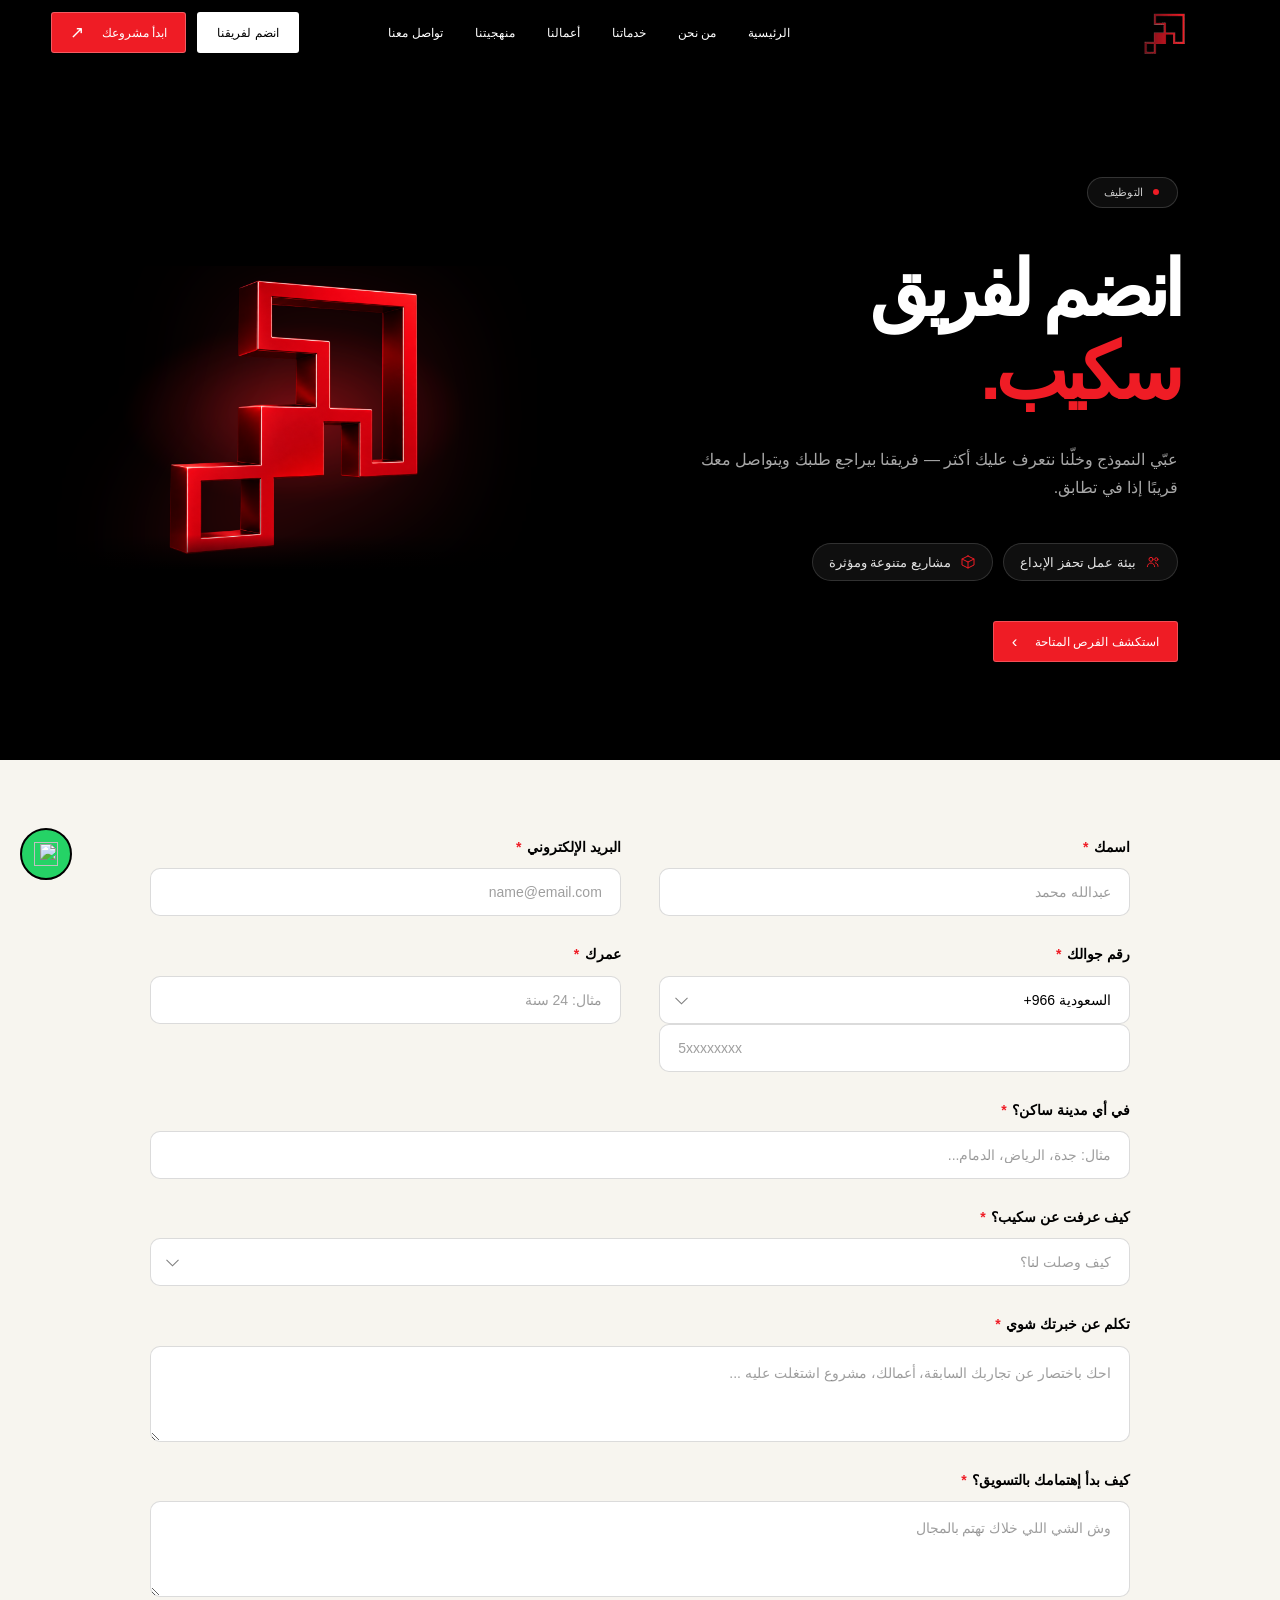
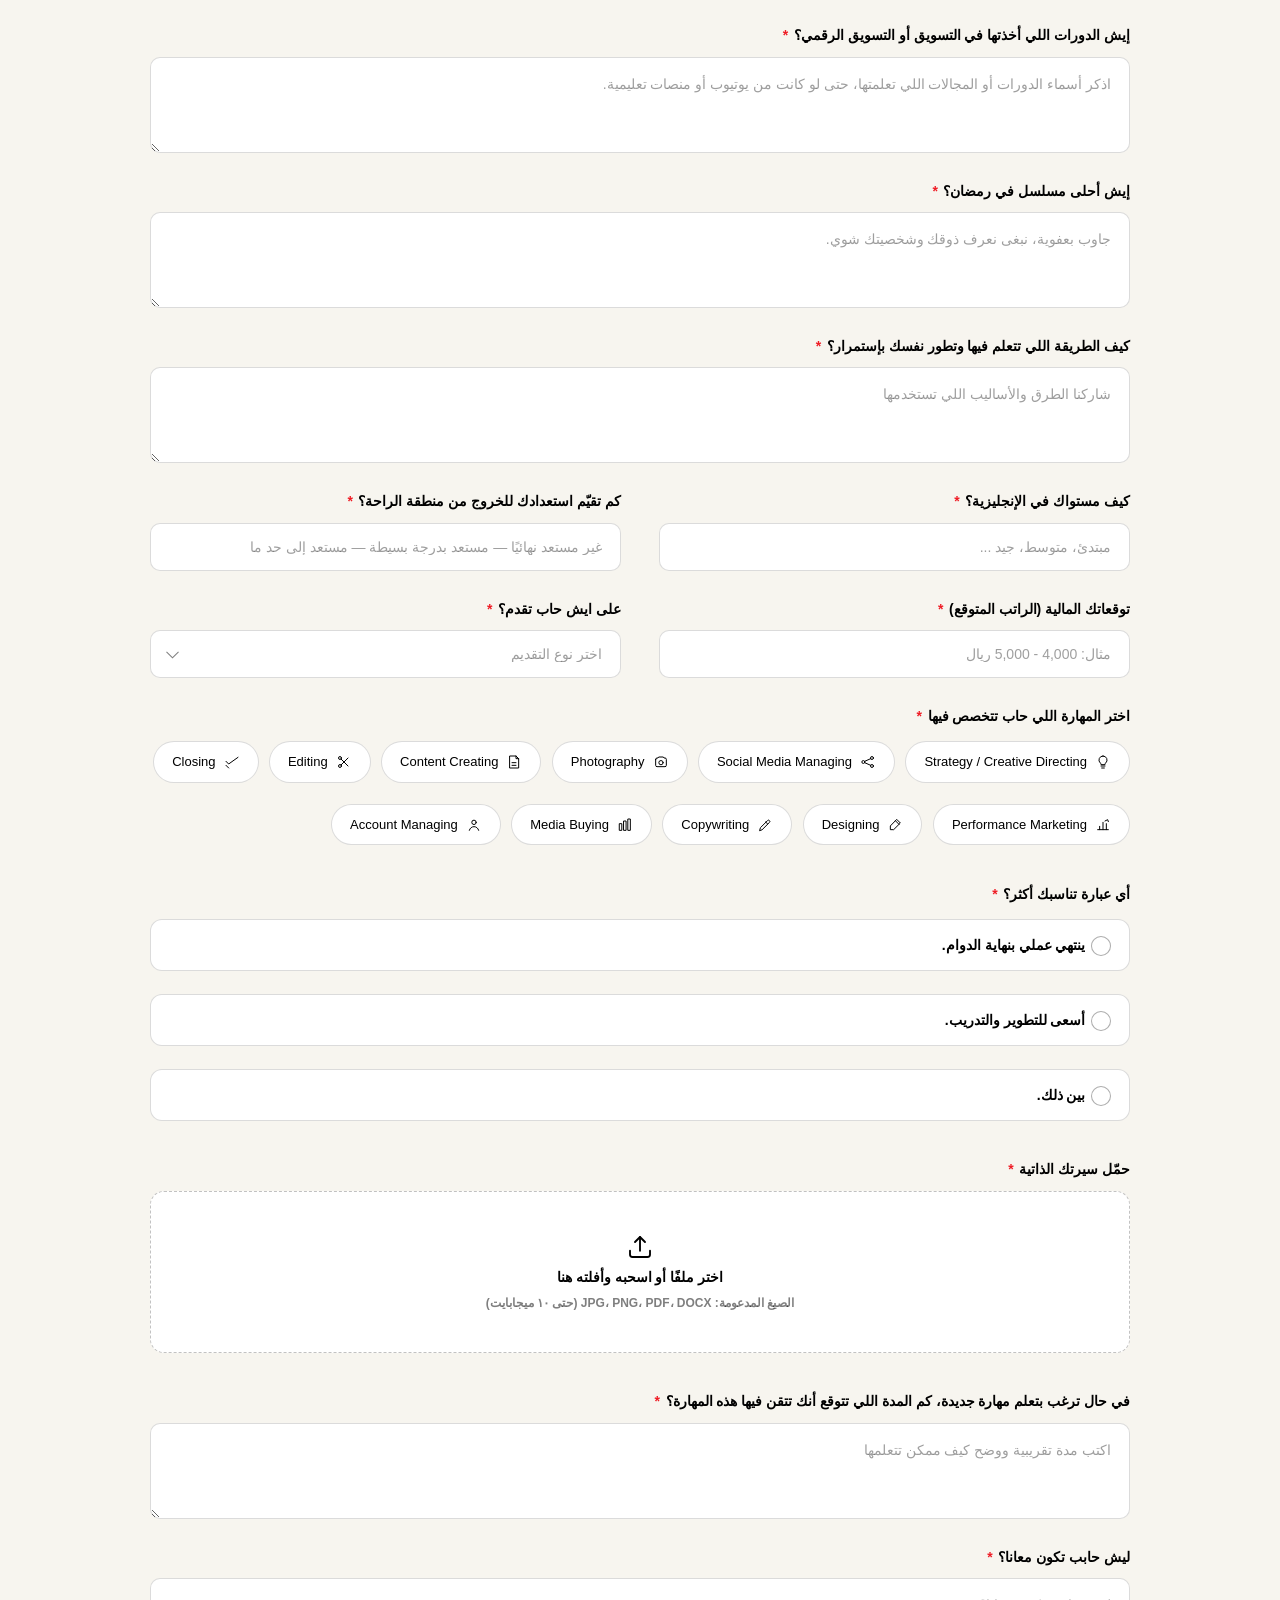
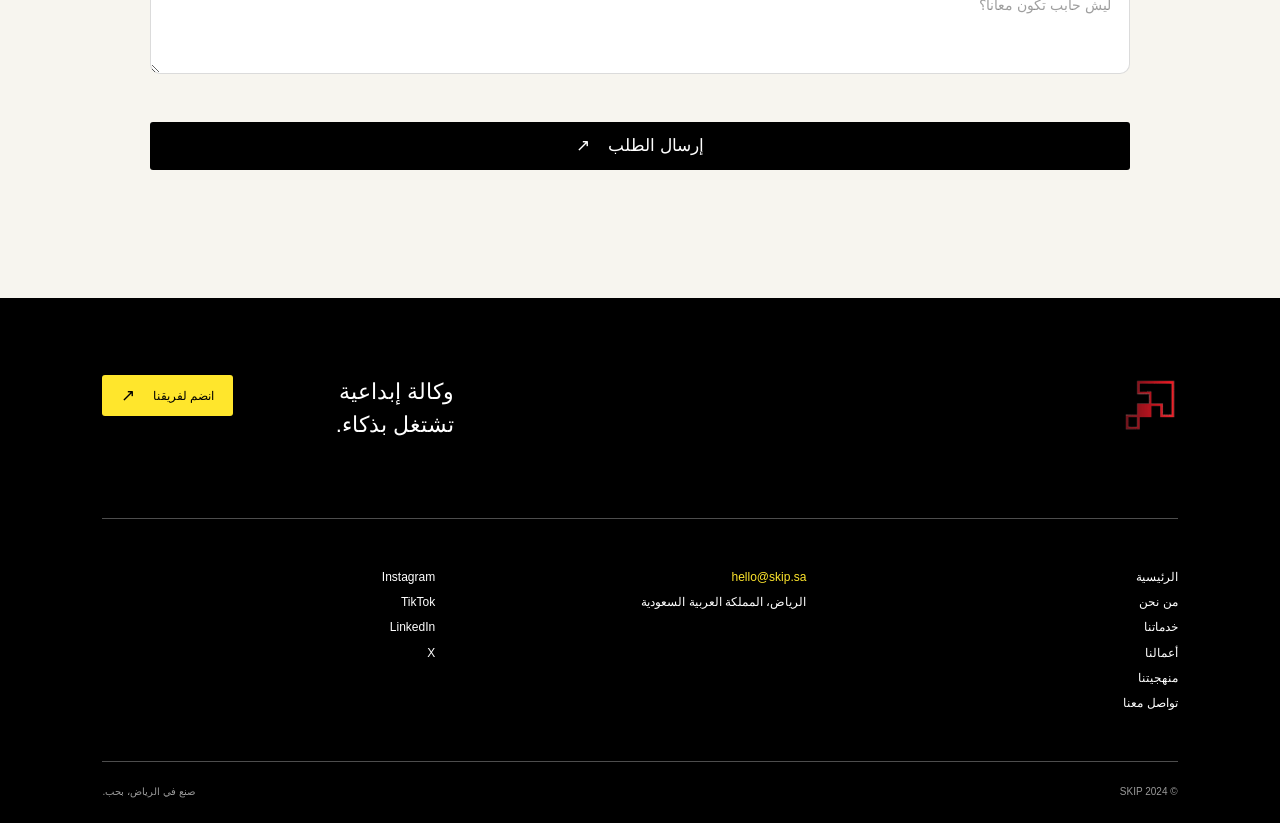
==== join-team.html @ 14f1bec9 "first commit" ====
<!DOCTYPE html>
<html lang="ar" dir="rtl">
<head>
<meta charset="UTF-8">
<script>document.documentElement.classList.add('js')</script>
<meta name="viewport" content="width=device-width, initial-scale=1">
<title>انضم لفريقنا — SKIP</title>
<meta name="description" content="عبّي نموذج التوظيف وخلّنا نتعرف عليك أكثر — فريق سكيب بيراجع طلبك ويتواصل معك قريبًا.">
<meta name="color-scheme" content="light">
<meta name="theme-color" content="#f7f5ef">

<link rel="icon" href="assets/images/logo-removebg-preview.png" media="(prefers-color-scheme: light)">
<link rel="icon" href="assets/images/logo-removebg-preview.png" media="(prefers-color-scheme: dark)">
<link rel="icon" href="assets/images/logo-removebg-preview.png" type="image/svg+xml">
<link rel="apple-touch-icon" href="assets/images/logo-removebg-preview.png">

<link rel="stylesheet" href="css/style.css">
<link rel="stylesheet" href="css/forms.css">
<link rel="stylesheet" href="css/join-team.css">
</head>
<body class="antialiased" data-page="join-team">
<main dir="rtl" class="site-shell">
  <span class="scroll-sentinel" id="scroll-sentinel" aria-hidden="true"></span>

  <header class="site-header">
    <a class="brand-mark" href="index.html#top" aria-label="SKIP الرئيسية"><img src="assets/images/logo-removebg-preview.png" alt="شعار SKIP" width="128" height="48"></a>

    <nav class="desktop-nav" aria-label="التنقل الرئيسي">
      <a href="index.html#top">الرئيسية</a>
      <a href="index.html#section-1">من نحن</a>
      <a href="index.html#section-2">خدماتنا</a>
      <a href="index.html#work">أعمالنا</a>
      <a href="index.html#section-5">منهجيتنا</a>
      <a href="index.html#contact">تواصل معنا</a>
    </nav>

    <div class="header-actions">
      <a class="text-link creative-link" href="#join-form">انضم لفريقنا</a>
      <a class="button button-dark" href="start-project.html">ابدأ مشروعك <span>↗</span></a>
      <button class="menu-toggle" type="button" id="menu-toggle" aria-expanded="false" aria-controls="mobile-menu">
        <span></span>
        <span></span>
      </button>
    </div>

    <nav id="mobile-menu" class="mobile-menu" aria-label="قائمة الهاتف">
      <a href="index.html#top" data-menu-link>الرئيسية</a>
      <a href="index.html#section-1" data-menu-link>من نحن</a>
      <a href="index.html#section-2" data-menu-link>خدماتنا</a>
      <a href="index.html#work" data-menu-link>أعمالنا</a>
      <a href="index.html#section-5" data-menu-link>منهجيتنا</a>
      <a href="index.html#contact" data-menu-link>تواصل معنا</a>
      <a href="#join-form" data-menu-link>انضم لفريقنا</a>
      <a href="start-project.html" data-menu-link>ابدأ مشروعك</a>
    </nav>
  </header>

  <section class="start-hero">
    <div class="start-hero-visual" aria-hidden="true">
      <img src="assets/images/hero logo.png" alt="" loading="eager" fetchpriority="high" decoding="async">
    </div>
    <div class="start-hero-copy">
      <p class="section-index"><span class="index-dot"></span>التوظيف</p>
      <h1>انضم لفريق<br><span>سكيب.</span></h1>
      <p class="start-lead">عبّي النموذج وخلّنا نتعرف عليك أكثر — فريقنا بيراجع طلبك ويتواصل معك قريبًا إذا في تطابق.</p>
      <div class="start-hero-badges">
        <span class="hero-badge"><svg viewBox="0 0 24 24" fill="none" stroke="currentColor" stroke-width="1.5" stroke-linecap="round" stroke-linejoin="round" aria-hidden="true"><circle cx="9" cy="8" r="3"></circle><path d="M3.5 19c0-3 2.5-5.5 5.5-5.5s5.5 2.5 5.5 5.5"></path><circle cx="17" cy="8" r="2.4"></circle><path d="M15.5 13.2c2.4.4 4 2.4 4 5.3"></path></svg>بيئة عمل تحفز الإبداع</span>
        <span class="hero-badge"><svg viewBox="0 0 24 24" fill="none" stroke="currentColor" stroke-width="1.5" stroke-linecap="round" stroke-linejoin="round" aria-hidden="true"><path d="M12 3 3 7.5 12 12l9-4.5L12 3Z"></path><path d="M3 7.5v9L12 21l9-4.5v-9"></path><path d="M12 12v9"></path></svg>مشاريع متنوعة ومؤثرة</span>
      </div>
      <a href="#join-form" class="button button-red start-hero-cta">استكشف الفرص المتاحة <span>›</span></a>
    </div>
  </section>

  <section class="form-section section-pad" id="join-form">
    <form id="join-form-el" novalidate data-reveal>
      <div class="form-grid">

        <div class="field">
          <label for="j-name">اسمك <span class="req">*</span></label>
          <input type="text" id="j-name" name="name" placeholder="عبدالله محمد" autocomplete="name" required aria-describedby="err-name">
          <p class="field-error" id="err-name" role="alert"></p>
        </div>

        <div class="field">
          <label for="j-email">البريد الإلكتروني <span class="req">*</span></label>
          <input type="email" id="j-email" name="email" placeholder="name@email.com" autocomplete="email" required aria-describedby="err-email">
          <p class="field-error" id="err-email" role="alert"></p>
        </div>

        <div class="field">
          <label for="j-phone">رقم جوالك <span class="req">*</span></label>
          <div class="phone-field">
            <div class="select-wrap select-wrap--code">
              <select id="j-phone-code" name="phoneCode" aria-label="مفتاح الدولة">
                <option value="966" selected>السعودية ‎+966</option>
                <option value="971">الإمارات ‎+971</option>
                <option value="965">الكويت ‎+965</option>
                <option value="973">البحرين ‎+973</option>
                <option value="974">قطر ‎+974</option>
                <option value="968">عُمان ‎+968</option>
              </select>
            </div>
            <input type="tel" id="j-phone" name="phone" placeholder="5xxxxxxxx" inputmode="numeric" autocomplete="tel" required aria-describedby="err-phone">
          </div>
          <p class="field-error" id="err-phone" role="alert"></p>
        </div>

        <div class="field">
          <label for="j-age">عمرك <span class="req">*</span></label>
          <input type="text" id="j-age" name="age" placeholder="مثال: 24 سنة" inputmode="numeric" required aria-describedby="err-age">
          <p class="field-error" id="err-age" role="alert"></p>
        </div>

        <div class="field field-wide">
          <label for="j-city">في أي مدينة ساكن؟ <span class="req">*</span></label>
          <input type="text" id="j-city" name="city" placeholder="مثال: جدة، الرياض، الدمام..." autocomplete="address-level2" required aria-describedby="err-city">
          <p class="field-error" id="err-city" role="alert"></p>
        </div>

        <div class="field field-wide">
          <label for="j-source">كيف عرفت عن سكيب؟ <span class="req">*</span></label>
          <div class="select-wrap">
            <select id="j-source" name="source" required aria-describedby="err-source">
              <option value="" selected disabled hidden>كيف وصلت لنا؟</option>
              <option value="instagram">إنستقرام</option>
              <option value="tiktok">تيك توك</option>
              <option value="x">X (تويتر)</option>
              <option value="linkedin">لينكدإن</option>
              <option value="google">جوجل / بحث</option>
              <option value="referral">توصية من صديق</option>
              <option value="other">طريقة أخرى</option>
            </select>
          </div>
          <p class="field-error" id="err-source" role="alert"></p>
        </div>

        <div class="field field-wide">
          <label for="j-experience">تكلم عن خبرتك شوي <span class="req">*</span></label>
          <textarea id="j-experience" name="experience" placeholder="احك باختصار عن تجاربك السابقة، أعمالك، مشروع اشتغلت عليه ..." required aria-describedby="err-experience"></textarea>
          <p class="field-error" id="err-experience" role="alert"></p>
        </div>

        <div class="field field-wide">
          <label for="j-interest">كيف بدأ إهتمامك بالتسويق؟ <span class="req">*</span></label>
          <textarea id="j-interest" name="interest" placeholder="وش الشي اللي خلاك تهتم بالمجال" required aria-describedby="err-interest"></textarea>
          <p class="field-error" id="err-interest" role="alert"></p>
        </div>

        <div class="field field-wide">
          <label for="j-courses">إيش الدورات اللي أخذتها في التسويق أو التسويق الرقمي؟ <span class="req">*</span></label>
          <textarea id="j-courses" name="courses" placeholder="اذكر أسماء الدورات أو المجالات اللي تعلمتها، حتى لو كانت من يوتيوب أو منصات تعليمية." required aria-describedby="err-courses"></textarea>
          <p class="field-error" id="err-courses" role="alert"></p>
        </div>

        <div class="field field-wide">
          <label for="j-ramadan">إيش أحلى مسلسل في رمضان؟ <span class="req">*</span></label>
          <textarea id="j-ramadan" name="ramadanShow" placeholder="جاوب بعفوية، نبغى نعرف ذوقك وشخصيتك شوي." required aria-describedby="err-ramadanShow"></textarea>
          <p class="field-error" id="err-ramadanShow" role="alert"></p>
        </div>

        <div class="field field-wide">
          <label for="j-learn">كيف الطريقة اللي تتعلم فيها وتطور نفسك بإستمرار؟ <span class="req">*</span></label>
          <textarea id="j-learn" name="learningStyle" placeholder="شاركنا الطرق والأساليب اللي تستخدمها" required aria-describedby="err-learningStyle"></textarea>
          <p class="field-error" id="err-learningStyle" role="alert"></p>
        </div>

        <div class="field">
          <label for="j-english">كيف مستواك في الإنجليزية؟ <span class="req">*</span></label>
          <input type="text" id="j-english" name="englishLevel" placeholder="مبتدئ، متوسط، جيد ..." required aria-describedby="err-englishLevel">
          <p class="field-error" id="err-englishLevel" role="alert"></p>
        </div>

        <div class="field">
          <label for="j-comfort">كم تقيّم استعدادك للخروج من منطقة الراحة؟ <span class="req">*</span></label>
          <input type="text" id="j-comfort" name="comfortZone" placeholder="غير مستعد نهائيًا — مستعد بدرجة بسيطة — مستعد إلى حد ما" required aria-describedby="err-comfortZone">
          <p class="field-error" id="err-comfortZone" role="alert"></p>
        </div>

        <div class="field">
          <label for="j-salary">توقعاتك المالية (الراتب المتوقع) <span class="req">*</span></label>
          <input type="text" id="j-salary" name="salary" placeholder="مثال: 4,000 - 5,000 ريال" required aria-describedby="err-salary">
          <p class="field-error" id="err-salary" role="alert"></p>
        </div>

        <div class="field">
          <label for="j-work-type">على ايش حاب تقدم؟ <span class="req">*</span></label>
          <div class="select-wrap">
            <select id="j-work-type" name="workType" required aria-describedby="err-workType">
              <option value="" selected disabled hidden>اختر نوع التقديم</option>
              <option value="coop">تدريب تعاوني</option>
              <option value="part-time">دوام جزئي</option>
              <option value="full-time">دوام كامل</option>
              <option value="freelance">عمل حر / فريلانس</option>
            </select>
          </div>
          <p class="field-error" id="err-workType" role="alert"></p>
        </div>

        <div class="field field-wide">
          <span class="group-label">اختر المهارة اللي حاب تتخصص فيها <span class="req">*</span></span>
          <div class="chip-grid" id="expertise-group" role="group" aria-describedby="err-expertise">
            <span class="chip-option">
              <input type="checkbox" id="exp-strategy" name="expertise" value="Strategy / Creative Directing">
              <label for="exp-strategy"><svg viewBox="0 0 24 24" fill="none" stroke="currentColor" stroke-width="1.5" stroke-linecap="round" stroke-linejoin="round"><path d="M9 18h6"></path><path d="M10 21h4"></path><path d="M12 3a6 6 0 0 0-4 10.5c.6.55 1 1.32 1 2.5h6c0-1.18.4-1.95 1-2.5A6 6 0 0 0 12 3z"></path></svg>Strategy / Creative Directing</label>
            </span>
            <span class="chip-option">
              <input type="checkbox" id="exp-social" name="expertise" value="Social Media Managing">
              <label for="exp-social"><svg viewBox="0 0 24 24" fill="none" stroke="currentColor" stroke-width="1.5" stroke-linecap="round" stroke-linejoin="round"><circle cx="5" cy="12" r="2.2"></circle><circle cx="18" cy="6" r="2.2"></circle><circle cx="18" cy="18" r="2.2"></circle><path d="M7 11l9-4"></path><path d="M7 13l9 4"></path></svg>Social Media Managing</label>
            </span>
            <span class="chip-option">
              <input type="checkbox" id="exp-photo" name="expertise" value="Photography">
              <label for="exp-photo"><svg viewBox="0 0 24 24" fill="none" stroke="currentColor" stroke-width="1.5" stroke-linecap="round" stroke-linejoin="round"><path d="M4 8a2 2 0 0 1 2-2h1.5l1-1.5h7l1 1.5H18a2 2 0 0 1 2 2v9a2 2 0 0 1-2 2H6a2 2 0 0 1-2-2V8z"></path><circle cx="12" cy="13" r="3.2"></circle></svg>Photography</label>
            </span>
            <span class="chip-option">
              <input type="checkbox" id="exp-content" name="expertise" value="Content Creating">
              <label for="exp-content"><svg viewBox="0 0 24 24" fill="none" stroke="currentColor" stroke-width="1.5" stroke-linecap="round" stroke-linejoin="round"><path d="M6 3h9l4 4v14H6z"></path><path d="M15 3v4h4"></path><path d="M9 13h6"></path><path d="M9 17h6"></path></svg>Content Creating</label>
            </span>
            <span class="chip-option">
              <input type="checkbox" id="exp-editing" name="expertise" value="Editing">
              <label for="exp-editing"><svg viewBox="0 0 24 24" fill="none" stroke="currentColor" stroke-width="1.5" stroke-linecap="round" stroke-linejoin="round"><circle cx="6" cy="6" r="2.2"></circle><circle cx="6" cy="18" r="2.2"></circle><path d="M7.6 7.6L18 18"></path><path d="M18 6L7.6 16.4"></path></svg>Editing</label>
            </span>
            <span class="chip-option">
              <input type="checkbox" id="exp-closing" name="expertise" value="Closing">
              <label for="exp-closing"><svg viewBox="0 0 24 24" fill="none" stroke="currentColor" stroke-width="1.5" stroke-linecap="round" stroke-linejoin="round"><path d="M3 11l4 4L21 5"></path><path d="M3 17l4 4"></path></svg>Closing</label>
            </span>
            <span class="chip-option">
              <input type="checkbox" id="exp-performance" name="expertise" value="Performance Marketing">
              <label for="exp-performance"><svg viewBox="0 0 24 24" fill="none" stroke="currentColor" stroke-width="1.5" stroke-linecap="round" stroke-linejoin="round"><path d="M4 19h16"></path><path d="M7 19v-5"></path><path d="M12 19V8"></path><path d="M17 19v-9"></path><path d="M15 6l4-2 1 3"></path></svg>Performance Marketing</label>
            </span>
            <span class="chip-option">
              <input type="checkbox" id="exp-design" name="expertise" value="Designing">
              <label for="exp-design"><svg viewBox="0 0 24 24" fill="none" stroke="currentColor" stroke-width="1.5" stroke-linecap="round" stroke-linejoin="round"><path d="M15 4l5 5-10 10H5v-5z"></path><path d="M13 6l5 5"></path></svg>Designing</label>
            </span>
            <span class="chip-option">
              <input type="checkbox" id="exp-copy" name="expertise" value="Copywriting">
              <label for="exp-copy"><svg viewBox="0 0 24 24" fill="none" stroke="currentColor" stroke-width="1.5" stroke-linecap="round" stroke-linejoin="round"><path d="M4 20l1.2-4L16 5.2a1.7 1.7 0 0 1 2.4 0l.4.4a1.7 1.7 0 0 1 0 2.4L8 18.8z"></path><path d="M13 7.5l3 3"></path></svg>Copywriting</label>
            </span>
            <span class="chip-option">
              <input type="checkbox" id="exp-media-buying" name="expertise" value="Media Buying">
              <label for="exp-media-buying"><svg viewBox="0 0 24 24" fill="none" stroke="currentColor" stroke-width="1.5" stroke-linecap="round" stroke-linejoin="round"><rect x="4" y="10" width="3.2" height="10"></rect><rect x="10.4" y="6" width="3.2" height="14"></rect><rect x="16.8" y="3" width="3.2" height="17"></rect></svg>Media Buying</label>
            </span>
            <span class="chip-option">
              <input type="checkbox" id="exp-account" name="expertise" value="Account Managing">
              <label for="exp-account"><svg viewBox="0 0 24 24" fill="none" stroke="currentColor" stroke-width="1.5" stroke-linecap="round" stroke-linejoin="round"><circle cx="12" cy="8" r="3.3"></circle><path d="M5 20c1-3.5 3.8-5.5 7-5.5s6 2 7 5.5"></path></svg>Account Managing</label>
            </span>
          </div>
          <p class="field-error" id="err-expertise" role="alert"></p>
        </div>

        <div class="field field-wide">
          <span class="group-label">أي عبارة تناسبك أكثر؟ <span class="req">*</span></span>
          <div class="radio-group" id="work-style-group" role="radiogroup" aria-describedby="err-workStyle">
            <label class="radio-option">
              <input type="radio" name="workStyle" value="ends-at-shift">
              <span class="radio-dot" aria-hidden="true"></span>
              <span>ينتهي عملي بنهاية الدوام.</span>
            </label>
            <label class="radio-option">
              <input type="radio" name="workStyle" value="growth-driven">
              <span class="radio-dot" aria-hidden="true"></span>
              <span>أسعى للتطوير والتدريب.</span>
            </label>
            <label class="radio-option">
              <input type="radio" name="workStyle" value="in-between">
              <span class="radio-dot" aria-hidden="true"></span>
              <span>بين ذلك.</span>
            </label>
          </div>
          <p class="field-error" id="err-workStyle" role="alert"></p>
        </div>

        <div class="field field-wide">
          <label for="j-cv">حمّل سيرتك الذاتية <span class="req">*</span></label>
          <div class="upload-drop" id="upload-drop">
            <input type="file" id="j-cv" name="cv" accept=".jpg,.jpeg,.png,.pdf,.doc,.docx" required aria-describedby="err-cv">
            <label for="j-cv" class="upload-label">
              <svg class="upload-icon" viewBox="0 0 24 24" fill="none" stroke="currentColor" stroke-width="1.5" stroke-linecap="round" stroke-linejoin="round" aria-hidden="true"><path d="M12 15V4"></path><path d="M8 8l4-4 4 4"></path><path d="M4 15v3a2 2 0 0 0 2 2h12a2 2 0 0 0 2-2v-3"></path></svg>
              <span class="upload-text">اختر ملفًا أو اسحبه وأفلته هنا</span>
              <span class="upload-hint">الصيغ المدعومة: JPG، PNG، PDF، DOCX (حتى ١٠ ميجابايت)</span>
            </label>
            <p class="upload-filename" id="upload-filename"></p>
          </div>
          <p class="field-error" id="err-cv" role="alert"></p>
        </div>

        <div class="field field-wide">
          <label for="j-skill-time">في حال ترغب بتعلم مهارة جديدة، كم المدة اللي تتوقع أنك تتقن فيها هذه المهارة؟ <span class="req">*</span></label>
          <textarea id="j-skill-time" name="skillTimeline" placeholder="اكتب مدة تقريبية ووضح كيف ممكن تتعلمها" required aria-describedby="err-skillTimeline"></textarea>
          <p class="field-error" id="err-skillTimeline" role="alert"></p>
        </div>

        <div class="field field-wide">
          <label for="j-why">ليش حابب تكون معانا؟ <span class="req">*</span></label>
          <textarea id="j-why" name="whyJoin" placeholder="ليش حابب تكون معانا؟" required aria-describedby="err-whyJoin"></textarea>
          <p class="field-error" id="err-whyJoin" role="alert"></p>
        </div>

      </div>

      <button type="submit" class="button submit-btn" id="join-submit-btn">
        <span class="btn-label">إرسال الطلب</span>
        <span>↗</span>
      </button>
    </form>

    <div class="form-success" id="join-form-success" hidden>
      <div class="success-icon" aria-hidden="true">✓</div>
      <h2>تم استلام طلبك!</h2>
      <p>وصلتنا كل التفاصيل، وفريقنا بيراجع طلبك ويتواصل معك قريبًا إذا في تطابق مع فريقنا.</p>
      <a href="index.html" class="text-link">الرجوع للرئيسية ↗</a>
    </div>
  </section>

  <footer id="join" class="site-footer">
    <div class="footer-top">
      <img src="assets/images/logo-removebg-preview.png" alt="شعار SKIP" width="54" height="58">
      <p>وكالة إبداعية<br>تشتغل بذكاء.</p>
      <a class="button button-yellow" href="#join-form">انضم لفريقنا <span>↗</span></a>
    </div>
    <div class="footer-bottom">
      <div class="footer-nav">
        <a href="index.html#top">الرئيسية</a>
        <a href="index.html#section-1">من نحن</a>
        <a href="index.html#section-2">خدماتنا</a>
        <a href="index.html#work">أعمالنا</a>
        <a href="index.html#section-5">منهجيتنا</a>
        <a href="index.html#contact">تواصل معنا</a>
      </div>
      <div class="footer-contact">
        <a href="mailto:hello@skip.sa">hello@skip.sa</a>
        <span>الرياض، المملكة العربية السعودية</span>
      </div>
      <div class="socials">
        <a href="https://instagram.com" target="_blank" rel="noopener">Instagram</a>
        <a href="https://tiktok.com" target="_blank" rel="noopener">TikTok</a>
        <a href="https://linkedin.com" target="_blank" rel="noopener">LinkedIn</a>
        <a href="https://x.com" target="_blank" rel="noopener">X</a>
      </div>
    </div>
    <div class="footer-legal">
      <span>© SKIP 2024</span>
      <span>صنع في الرياض، بحب.</span>
    </div>
  </footer>

  <a class="whatsapp" href="https://wa.me/966500000000" aria-label="تواصل معنا عبر واتساب">
    <img src="https://cdn.simpleicons.org/whatsapp/ffffff" alt="" width="24" height="24">
  </a>

</main>

<script src="js/main.js" defer></script>
<script src="js/join-team.js" defer></script>
</body>
</html>
---- css/style.css ----
/* SKIP — وكالة إبداعية رقمية
   Static CSS, migrated from the Next.js/Tailwind build.
   Structure preserved 1:1 from the original design. */

@font-face { font-family: 'Bukra'; src: url('../assets/fonts/29ltbukraregular.otf') format('opentype'); font-weight: 400; font-display: swap; }
@font-face { font-family: 'Bukra'; src: url('../assets/fonts/29ltbukrabold.otf') format('opentype'); font-weight: 700; font-display: swap; }

:root { --background: #f7f5ef; --foreground: #000; --black: #000; --paper: #f7f5ef; --red: #ef1c25; --burgundy: #85151d; --yellow: #ffe62c; --line: rgba(0,0,0,.24); }
* { box-sizing: border-box; }
html { scroll-behavior: smooth; background: var(--paper); }
body { margin: 0; background: var(--paper); color: var(--black); font-family: 'Bukra', sans-serif; font-weight: 400; }
a { color: inherit; text-decoration: none; }
button { font: inherit; }
.site-shell { overflow: hidden; }
.site-header { align-items: center; display: flex; height: 65px; justify-content: space-between; padding: 0 4vw; position: fixed; top: 0; width: 100%; z-index: 50; }
.brand-mark { display: block; height: 43px; width: 40px; }
.brand-mark img {  object-fit: contain;  }
.desktop-nav { display: flex; gap: 2rem; margin-right: auto; margin-left: 7vw; font-size: 12px; }
.desktop-nav a, .text-link { transition: color .25s ease; }
.menu-toggle, .mobile-menu { display: none !important; }
.site-header { color: white; }
.site-header .brand-mark { height: 48px; width: 128px; }
.site-header .brand-mark img { display: block; object-fit: contain; }

/* ==========================================================================
   STICKY HEADER — the header is always position:fixed (out of flow, exactly
   like the previous position:absolute, so switching to fixed introduces no
   layout shift: every hero section already pads its top to clear the
   header's height). At the top of the page it keeps its original
   transparent, white-on-dark-hero look; a tiny 0-size sentinel at the very
   top of <main> is watched by an IntersectionObserver in main.js, and the
   moment it scrolls out of view, ".is-scrolled" is added here, cross-fading
   in a light/neutral premium bar (colors inspired by the reference: cream
   background, dark text, red kept as an accent) with a soft shadow and a
   touch of blur. Pure CSS transition, toggled by the cheapest possible
   scroll signal — no scroll-event listener, no jank.
   ========================================================================== */
/* 1x1px rather than 0x0 — some engines never report a zero-area target as
   intersecting, which would make the sticky-header toggle fire only once.
   Absolutely positioned and out of flow either way, so this costs nothing
   in layout. */
.scroll-sentinel { height: 1px; position: absolute; top: 0; width: 1px; }

.site-header {
  background: transparent;
  box-shadow: 0 0 0 rgba(0, 0, 0, 0);
  transition: background-color .35s ease, box-shadow .35s ease, backdrop-filter .35s ease, color .35s ease;
}
.site-header.is-scrolled {
  background: rgba(247, 245, 239, .94);
  backdrop-filter: blur(14px);
  -webkit-backdrop-filter: blur(14px);
  box-shadow: 0 8px 28px rgba(0, 0, 0, .08);
  color: var(--black);
}
.site-header.is-scrolled .header-actions .creative-link {
  border-color: rgba(0, 0, 0, .22);
  color: var(--black);
}
.site-header.is-scrolled .header-actions .creative-link:hover {
  background: var(--black);
  color: white;
}
/* The "current page" white-fill treatment (see the nav active-state rules
   above) reads fine on the transparent/dark top-of-page header, but is
   nearly invisible against the light, scrolled header — swap it for a dark
   fill instead, which reads clearly on both the scrolled header itself and
   against the reference's light/dark-text aesthetic. */
.site-header.is-scrolled .header-actions .creative-link.is-active {
  background: var(--black);
  border-color: var(--black);
  color: white;
}
.site-header.is-scrolled .menu-toggle span { background: var(--black); }
.hero-copy h1, .statement-section h2, .section-heading h2, .work-heading h2, .why-section h2, .process-heading h2, .poster-copy h2, .contact-section h2 { text-wrap: balance; }
.hero-copy h1 { line-height: 1.12; }
.statement-section h2, .why-section h2, .poster-copy h2, .contact-section h2 { line-height: 1.2; }
.section-heading h2, .work-heading h2 { line-height: 1.08; }
.desktop-nav a:hover, .text-link:hover { color: var(--red); }
.header-actions, .contact-actions { align-items: center; display: flex; gap: .7rem; }
.text-link { font-size: 12px; }
.header-actions .creative-link { border: 1px solid rgba(255,255,255,.82); border-radius: 3px; color: white; display: inline-flex; padding: 13px 19px 12px; transition: background .25s ease, color .25s ease, transform .25s ease; }
.header-actions .creative-link:hover { background: white; color: var(--black); transform: translateY(-2px); }
.button { align-items: center; border: 1px solid transparent; border-radius: 3px; display: inline-flex; gap: 1.1rem; justify-content: space-between; padding: 13px 18px 12px; font-size: 12px; transition: transform .25s ease, background .25s ease, color .25s ease, border-color .25s ease; }
.button:hover { transform: translateY(-3px); }
.button span { font-size: 17px; line-height: .6; }
.header-actions .button-dark { background: var(--red); border-color: rgba(255,255,255,.28); color: white; }
.header-actions .button-dark:hover { background: #ff2932; border-color: white; }
.button-yellow { background: var(--yellow); color: var(--black); }
.button-light { background: white; color: var(--red); }
.button-red { background: var(--red); border-color: rgba(255,255,255,.22); color: white; }
.button-red:hover { background: #ff2932; border-color: white; }
.hero-section { background: var(--black); color: white; display: grid; grid-template-columns: 45% 55%; min-height: 780px; padding-top: 88px; }
.hero-copy { display: flex; flex-direction: column; justify-content: space-between; padding: 0vw 5vw 5vw 4vw; position: relative; z-index: 2; }
.hero-title-wrap { margin-top: auto; margin-bottom: auto; padding: 3vw 0; }
.hero-kicker { color: rgba(255,255,255,.55); font-size: 12px;}
.hero-intro{ display: flex; flex-direction: column; gap: .5rem; }
.eyebrow, .section-index, .art-caption, .poster-copy p { font-size: 11px; letter-spacing: .03em; margin: 0; }
.eyebrow { color: rgba(255,255,255,.7); }
.eyebrow span { color: var(--red); margin: 0 8px; }
.hero-copy h1 { display: flex; flex-direction: column; font-size: clamp(64px, 7vw, 138px); font-weight: 700; letter-spacing: -.07em; line-height: 1.02; margin: 0; }
.hero-copy h1 span { color: inherit; display: block; }
.hero-line-white { color: white !important; }
.hero-line-red { color: var(--red) !important; margin-top: .05em; }
.hero-line-yellow { color: var(--yellow) !important; margin-top: .05em; }
.hero-foot { gap: 2rem; }
.hero-ctas { align-items: center; display: flex; gap: 1.5rem; }
.hero-work-link { border-bottom: 1px solid var(--red); font-size: 13px; padding-bottom: 7px; transition: color .25s ease, border-color .25s ease; }
.hero-work-link span { display: inline-block; font-size: 18px; margin-right: .6rem; transition: transform .25s ease; }
.hero-work-link:hover { border-color: var(--yellow); color: var(--yellow); }
.hero-work-link:hover span { transform: translate(-3px, 3px); }
.hero-foot { align-items: end; display: flex; justify-content: space-between; }
.hero-foot p { font-size: 16px; line-height: 1.8; margin: 0; }
.circle-arrow { align-items: center; border: 1px solid rgba(255,255,255,.6); border-radius: 50%; display: flex; font-size: 23px; height: 57px; justify-content: center; transition: background .25s ease, color .25s ease; width: 57px; }
.circle-arrow:hover { background: var(--yellow); color: var(--black); }
.hero-art { overflow: hidden; position: relative; }
.hero-image-wrap { bottom: 0; height: 100%; left: 0; overflow: hidden; position: absolute; right: 0; top: 0; }
.hero-image-wrap::after { background: linear-gradient(90deg, rgba(0,0,0,.08), rgba(0,0,0,.1) 55%, var(--black) 100%), linear-gradient(0deg, rgba(0,0,0,.3), transparent 35%); content: ''; inset: 0; position: absolute; }
.hero-image-wrap img { filter: saturate(.65) contrast(1.12); object-fit: cover; object-position: center; transition: transform 1.2s cubic-bezier(.2,.7,.2,1); }
.hero-section:hover .hero-image-wrap img { transform: scale(1.025); }
.section-pad { padding: 10vw 8vw; }
.section-index { align-items: center; display: flex; gap: 1rem; }
.section-index span { color: var(--red); }
.statement-section { min-height: 650px; position: relative; }
.statement-section h2, .process-heading h2 { font-size: clamp(48px, 7vw, 110px); font-weight: 700; letter-spacing: -.08em; line-height: 1.3; margin: 10vw 0 0; }
.statement-section h2 span, .process-heading h2 span { color: var(--red); }
.statement-note { bottom: 10vw; font-size: 14px; line-height: 2; position: absolute; left: 9vw; }
.statement-note span { color: var(--red); }
.services-section { background: var(--yellow); }
.section-heading { display: flex; justify-content: space-between; }
.section-heading h2, .work-heading h2 { font-size: clamp(54px, 8vw, 120px); letter-spacing: -.1em; line-height: 1.1; margin: 3vw 0 0; }
.section-heading h2 span, .work-heading h2 span { color: var(--red); }
.services-layout { display: grid; gap: 8vw; grid-template-columns: 36% 1fr; margin-top: 7vw; }
.service-preview { align-self: start; position: sticky; top: 20px; }
.preview-number { font-size: 50px; font-weight: 700; line-height: 1; }
.preview-frame { height: 230px; margin: 1rem 0; overflow: hidden; position: relative; }
.preview-frame img { filter: grayscale(1) contrast(1.2); object-fit: cover; }
.service-preview p { font-size: 16px; margin: 0; }
.service-list { border-top: 1px solid var(--black); }
.service-row { align-items: center; background: transparent; border: 0; border-bottom: 1px solid var(--line); cursor: pointer; display: grid; gap: 1rem; grid-template-columns: 45px 1fr 30px; padding: 20px 0; text-align: right; transition: padding .25s ease, color .25s ease; width: 100%; }
.service-row span { font-size: 12px; }
.service-row strong { font-size: clamp(20px, 2.1vw, 30px); font-weight: 700; }
.service-row i { font-size: 24px; font-style: normal; opacity: 0; transition: opacity .25s ease; }
.service-row.is-active, .service-row:hover { color: var(--red); padding-right: 15px; }
.service-row.is-active i, .service-row:hover i { opacity: 1; }
.work-section { background: var(--paper); overflow: hidden; position: relative; }
.why-section { background: var(--black); color: white; min-height: 800px; position: relative; }
.why-section .section-index { color: white; }
.why-section h2 { font-size: clamp(46px, 7.6vw, 115px); letter-spacing: -.09em; line-height: 1.3; margin: 9vw 0 0; }
.why-section h2 span { color: var(--red); }.why-section h2 strong { color: var(--yellow); font-weight: 700; }
.why-list { bottom: 4vw; display: flex; gap: 5vw; left: 8vw; position: absolute; }
.why-list div { border-top: 1px solid rgba(255,255,255,.45); min-width: 150px; padding-top: 12px; }.why-list span { color: var(--red); font-size: 11px; }.why-list p { font-size: 15px; margin: 2rem 0 0; }
.process-section { min-height: 720px; }.process-heading { align-items: end; display: flex; justify-content: space-between; }.process-heading h2 { margin-top: 7vw; }.process-heading p { font-size: 14px; line-height: 1.9; }
.process-line { border-top: 1px solid var(--black); display: grid; grid-template-columns: repeat(6, 1fr); margin-top: 9vw; }.process-line div { border-right: 1px solid var(--black); padding: 15px 12px; }.process-line div:first-child { border-right: 0; }.process-line b { color: var(--red); display: block; font-size: 12px; }.process-line span { display: block; font-size: clamp(19px, 2.7vw, 37px); font-weight: 700; margin-top: 3rem; }
.poster-section { background: var(--burgundy); color: white; display: grid; grid-template-columns: 34% 1fr 18%; min-height: 650px; overflow: hidden; position: relative; }.poster-yellow { align-items: center; background: var(--yellow); color: var(--black); display: flex; font-size: clamp(80px, 18vw, 280px); font-weight: 700; justify-content: center; letter-spacing: -.15em; writing-mode: vertical-rl; }.poster-copy { align-self: center; padding: 6vw; }.poster-copy h2 { font-size: clamp(58px, 9vw, 140px); letter-spacing: -.1em; line-height: 1.3; margin: 2rem 0 0; }.poster-copy h2 span { color: var(--yellow); }.poster-corner { align-self: end; color: var(--yellow); font-size: 13px; line-height: 1.8; padding: 0 0 7vw; }
.contact-section { background: var(--red); color: white; min-height: 650px; }.contact-section h2 { font-size: clamp(55px, 9vw, 142px); letter-spacing: -.1em; line-height: 1.3; margin: 8vw 0 2rem; }.contact-section h2 span { color: var(--yellow); }.contact-section > p:not(.section-index) { font-size: 17px; }.contact-actions { margin-top: 3rem; }.outline-link { border-bottom: 1px solid white; font-size: 13px; padding-bottom: 6px; }
.site-footer { background: var(--black); color: white; padding: 6vw 8vw 2vw; }.footer-top { align-items: start; border-bottom: 1px solid rgba(255,255,255,.3); display: flex; justify-content: space-between; padding-bottom: 6vw; }.footer-top p { font-size: 22px; line-height: 1.5; margin: 0 auto 0 8vw; }.footer-top img { object-fit: contain; }.footer-bottom { display: grid; gap: 3vw; grid-template-columns: 1fr 1fr 1fr; padding: 4vw 0; }.footer-nav, .socials { display: flex; flex-direction: column; gap: .7rem; font-size: 12px; }.footer-nav a:hover, .socials a:hover { color: var(--yellow); }.footer-contact { display: flex; flex-direction: column; gap: .7rem; font-size: 12px; }.footer-contact a { color: var(--yellow); }.footer-legal { border-top: 1px solid rgba(255,255,255,.3); color: rgba(255,255,255,.6); display: flex; font-size: 10px; justify-content: space-between; padding-top: 1.5rem; }.whatsapp { align-items: center; background: #25d366; border: 2px solid var(--black); border-radius: 50%; bottom: 20px; display: flex; height: 52px; justify-content: center; left: 20px; position: fixed; transition: transform .25s ease; width: 52px; z-index: 20; }.whatsapp:hover { transform: translateY(-4px); }.whatsapp img { display: block; }
/* Note: the header/hero rules that used to live in this breakpoint (nav
   spacing, hero grid/typography) are now fully superseded by the more
   specific "final cinematic hero composition" 900px block further down —
   only the still-active services/why-list tweaks remain here. */
@media (max-width: 900px) { .services-layout { gap: 4vw; }.why-list { gap: 2vw; left: 8vw; }.why-list div { min-width: 125px; }.why-list p { font-size: 12px; } }
@media (max-width: 650px) { .site-header { height: 72px; padding: 0 6vw; }.desktop-nav { display:none; }.header-actions .button { padding: 11px 12px; }.menu-toggle { align-items: center; background: transparent; border: 0; cursor: pointer; display: flex; flex-direction: column; gap: 5px; justify-content: center; padding: 12px 0 12px 12px; }.menu-toggle span { background: white; display: block; height: 1px; width: 22px; }.mobile-menu { background: var(--black); border-top: 1px solid rgba(255,255,255,.25); display: flex !important; flex-direction: column; gap: 1.25rem; inset: 72px 0 auto; padding: 1.5rem 7vw 2rem; position: absolute; }.mobile-menu a { color: white; font-size: 20px; line-height: 1.5; }.mobile-menu a:hover { color: var(--yellow); }.hero-section { display:flex; flex-direction: column; min-height: 780px; padding-top: 72px; }.hero-copy { min-height: 480px; padding: 12vw 7vw 8vw; }.hero-copy h1 { font-size: clamp(62px, 18vw, 102px); line-height: 1.04; }.hero-title-wrap { margin-top: 12vw; padding: 4vw 0 8vw; }.hero-kicker { margin-bottom: 1.5rem; }.hero-foot { align-items: end; }.hero-ctas { gap: .8rem; }.hero-work-link { font-size: 11px; }.hero-foot p { font-size: 14px; }.hero-art { min-height: 360px; }.hero-image-wrap { height: 94%; left: 10%; top: 0; }.section-pad { padding: 22vw 7vw; }.statement-section { min-height: 610px; }.statement-section h2, .process-heading h2 { font-size: clamp(47px, 13vw, 74px); margin-top: 10vw; }.statement-note { bottom: 12vw; left: auto; right: 7vw; }.section-heading { display: block; }.section-heading h2, .work-heading h2 { font-size: clamp(60px, 17vw, 92px); margin-top: 13vw; }.services-layout { display:flex; flex-direction: column-reverse; margin-top: 18vw; }.service-preview { display:grid; gap: 1rem; grid-template-columns: 40px 1fr; position: static; }.preview-frame { grid-column: 1 / -1; height: 250px; margin: 0; }.service-preview p { grid-column: 1 / -1; }.service-row { padding: 18px 0; }.service-row strong { font-size: 18px; }.why-section { min-height: 730 px; }.why-section h2 { font-size: clamp(35px, 9vw, 76px); margin-top: 12vw; }.why-list { bottom: 25vw; display:grid; gap: 1.5rem; grid-template-columns: 1fr 1fr; left: 7vw; right: 7vw; }.why-list div { min-width: 0; }.why-list p { margin-top: 1rem; }.process-heading { align-items: start; display:block; }.process-heading p { margin-top: 3rem; }.process-line { grid-template-columns: repeat(3, 1fr); margin-top: 20vw; row-gap: 2rem; }.process-line div { min-height: 120px; }.process-line div:nth-child(4) { border-right: 0; }.process-line span { margin-top: 1.5rem; }.poster-section { display:grid; grid-template-columns: 26% 1fr; min-height: 600px; }.poster-yellow { font-size: 90px; }.poster-copy { padding: 10vw 6vw; }.poster-copy h2 { font-size: clamp(56px, 16vw, 90px); }.poster-corner { bottom: 5vw; font-size: 11px; position:absolute; right: 7vw; }.contact-section { min-height: 600px; }.contact-section h2 { font-size: clamp(59px, 16vw, 96px); margin-top: 10vw; }.footer-top { align-items: start; flex-wrap: wrap; gap: 2rem; }.footer-top p { font-size: 18px; margin: 0 0 0 auto; }.footer-top .button { flex-basis: 100%; justify-content: center; }.footer-bottom { grid-template-columns: 1fr 1fr; }.footer-contact { grid-column: 1 / -1; grid-row: 1; }.footer-legal { flex-direction: column; gap: .6rem; } }
@media (prefers-reduced-motion: reduce) { *, *::before, *::after { animation-duration: .01ms !important; animation-iteration-count: 1 !important; scroll-behavior: auto !important; transition-duration: .01ms !important; } }
:focus-visible { outline: 2px solid var(--red); outline-offset: 4px; }

/* Final cinematic hero composition */
.hero-section { grid-template-columns: 50% 50%; min-height: min(900px, 100svh); padding-top: 88px; }
.hero-art { grid-column: 1; grid-row: 1; min-height: 0; }
.hero-copy { animation: hero-copy-in .75s cubic-bezier(.2,.7,.2,1) both; grid-column: 2; grid-row: 1; padding-inline: 5vw 4vw; }
.hero-image-wrap { animation: hero-image-in 1.1s cubic-bezier(.2,.7,.2,1) both; inset: 0 4% 0 -8%; }
.hero-title-wrap { animation: hero-copy-in .75s .12s cubic-bezier(.2,.7,.2,1) both; }
.hero-foot { animation: hero-copy-in .75s .22s cubic-bezier(.2,.7,.2,1) both; }
@keyframes hero-copy-in { from { opacity: 0; transform: translateY(12px); } to { opacity: 1; transform: translateY(0); } }
@keyframes hero-image-in { from { opacity: 0; transform: scale(1.04); } to { opacity: 1; transform: scale(1); } }
.hero-image-wrap::after { background: linear-gradient(90deg, rgba(0,0,0,.04) 0%, rgba(0,0,0,.16) 58%, #000 100%), linear-gradient(0deg, rgba(0,0,0,.4), transparent 42%); }
.hero-image-wrap img { object-position: 42% center; }

@media (max-width: 900px) {
  .site-header { height: 76px; padding-inline: 5vw; }
  .desktop-nav, .header-actions .creative-link, .header-actions > .button { display: none !important; }
  .menu-toggle { align-items: center; background: transparent; border: 0; cursor: pointer; display: flex !important; flex-direction: column; gap: 6px; padding: 12px 0 12px 12px; position: relative; z-index: 3; }
  .menu-toggle span { background: white; display: block; height: 1px; transition: transform .25s ease; width: 25px; }
  .menu-toggle[aria-expanded="true"] span:first-child { transform: translateY(3.5px) rotate(45deg); }
  .menu-toggle[aria-expanded="true"] span:last-child { transform: translateY(-3.5px) rotate(-45deg); }
  .mobile-menu { background: rgba(0,0,0,.98); border-top: 1px solid rgba(255,255,255,.22); display: flex !important; flex-direction: column; gap: 0; inset: 76px 0 auto; padding: 1.25rem 7vw 1.75rem; position: absolute; z-index: 2; }
  .mobile-menu a { border-bottom: 1px solid rgba(255,255,255,.16); color: white; font-size: 17px; padding: .85rem 0; }
  .mobile-menu a:nth-last-child(-n+2) { color: var(--red); }
  .hero-section { display: grid; grid-template-columns: 1fr; min-height: 78svh; padding-top: 0; position: relative; }
  .hero-art { grid-column: 1; grid-row: 1; min-height: 78svh; position: absolute; inset: 0; }
  .hero-copy { grid-column: 1; grid-row: 1; min-height: 78svh; padding: 112px 7vw 7vw; position: relative; }
  .hero-image-wrap { inset: 0; }
  .hero-image-wrap::after { background: linear-gradient(90deg, rgba(0,0,0,.9), rgba(0,0,0,.38) 62%, rgba(0,0,0,.55)), linear-gradient(0deg, rgba(0,0,0,.78), transparent 58%); }
  .hero-image-wrap img { object-position: 36% center; }
  .hero-title-wrap { margin: auto 0; padding: 7vw 0; }
  .hero-copy h1 { font-size: clamp(60px, 17vw, 104px); line-height: 1.06; }
  .hero-kicker { margin-bottom: 1.25rem; }
  .hero-foot { align-items: end; }
}

@media (max-width: 520px) {
  .hero-section, .hero-art, .hero-copy { min-height: 82svh; }
  .hero-copy { padding-top: 100px; }
  .hero-copy h1 { font-size: clamp(54px, 17.5vw, 78px); }
  .hero-foot { gap: 1rem; }
  .hero-foot p { font-size: 13px; }
  .hero-ctas { gap: .65rem; }
  .circle-arrow { height: 48px; width: 48px; }
  .hero-image-wrap img { object-position: 30% center; }
}

/* Emulates Next.js <Image fill> behaviour for plain <img> tags:
   the image absolutely fills its positioned parent, matching the
   original layout exactly. */
.hero-image-wrap img,
.preview-frame img {
  position: absolute;
  inset: 0;
  width: 100%;
  height: 100%;
  display: block;
}

/* Prevent any accidental horizontal scroll */
html, body { max-width: 100%; overflow-x: hidden; }

/* Mobile / tablet full-screen nav menu: toggled via JS by adding/removing
   the "is-open" class (mirrors the original conditional React render). */
.mobile-menu:not(.is-open) { display: none !important; }

/* ==========================================================================
   HERO — desktop composition update: image on the left, copy on the right.
   Only the >=901px (desktop) arrangement is swapped here; the <=900px
   stacked/overlay hero (image behind full-bleed text) is untouched below.
   ========================================================================== */

/* The copy column always reads right-to-left regardless of how its parent
   grid is oriented (see the desktop direction flip below). */
.hero-copy { direction: rtl; text-align: right; }

@media (min-width: 901px) {
  /* Flipping the grid container to LTR makes grid-column 1 resolve to the
     physical left edge and column 2 to the physical right edge — i.e. the
     image (column 1) lands on the left and the copy (column 2) on the
     right, matching the reference layout, without touching the existing
     column numbers used everywhere else in this stylesheet. */
  .hero-section {
    direction: ltr;
    grid-template-columns: 58% 42%;
  }

  /* min-width: 0 is the standard fix for grid items overflowing their
     track and getting clipped by .site-shell's overflow:hidden — this is
     what was causing part of the copy column to disappear off-screen. */
  .hero-art,
  .hero-copy {
    min-width: 0;
  }

  .hero-copy {
    padding-inline: clamp(28px, 6vw, 88px) clamp(24px, 4vw, 56px);
    /* Cap the line length on very large / ultra-wide screens instead of
       letting the text column stretch edge to edge; extra space collects
       toward the image side, and the copy never gets cut off. */
    max-width: 760px;
    margin-inline-start: 0;
    margin-inline-end: auto;
  }

  .hero-copy h1,
  .hero-foot p,
  .eyebrow,
  .hero-kicker {
    max-width: 100%;
    overflow-wrap: break-word;
  }

  /* Mirror the bleed + vignette so the darker edge sits on the true outer
     (left) edge of the screen now that the image lives on the left. */
  .hero-image-wrap {
    inset: 0 -8% 0 4%;
  }

  .hero-image-wrap::after {
    background:
      linear-gradient(270deg, rgba(0,0,0,.04) 0%, rgba(0,0,0,.16) 58%, #000 100%),
      linear-gradient(0deg, rgba(0,0,0,.4), transparent 42%);
  }
}

/* ==========================================================================
   HERO — mobile / tablet spacing refinements (<=900px).
   Fixes tight/colliding Arabic headline lines; the image-behind-content
   composition itself (position: absolute, dark overlay) is unchanged.
   ========================================================================== */
@media (max-width: 900px) {
  .hero-copy h1 {
    line-height: 1.18;
  }
  .hero-line-red,
  .hero-line-yellow {
    margin-top: .12em;
  }
  .hero-kicker {
    margin-bottom: 1.1rem;
  }
  .hero-foot p {
    margin-bottom: .25rem;
  }
}

@media (max-width: 520px) {
  .hero-copy h1 {
    line-height: 1.22;
  }
  .hero-line-red,
  .hero-line-yellow {
    margin-top: .14em;
  }
  .hero-ctas {
    flex-wrap: wrap;
    row-gap: .75rem;
  }
}

/* Very small phones (e.g. 320–360px) */
@media (max-width: 380px) {
  .hero-copy h1 {
    font-size: clamp(42px, 15.5vw, 58px);
  }
  .hero-foot {
    align-items: flex-start;
    flex-direction: column;
    gap: 1rem;
  }
  .hero-ctas {
    width: 100%;
  }
}
.mobile-menu.is-open { display: flex !important; }

/* ==========================================================================
   WORK — "مختارات من الشغل" section redesign: heading + lead copy, a
   decorative wireframe accent, and a functional card carousel with dots.
   ========================================================================== */

.work-heading {
  margin-inline-end: auto;
  max-width: 640px;
  position: relative;
  z-index: 2;
}
.index-dot {
  background: var(--red);
  border-radius: 50%;
  display: inline-block;
  height: 6px;
  width: 6px;
}
.work-lead {
  color: rgba(0, 0, 0, .55);
  font-size: 15px;
  line-height: 1.85;
  margin: 1.5rem 0 0;
  max-width: 420px;
}
.work-heading .text-link {
  display: inline-block;
  margin-top: 1.75rem;
}

.work-decor {
  color: var(--red);
  height: 220px;
  left: 2vw;
  opacity: .3;
  position: absolute;
  top: 7vw;
  width: 220px;
  z-index: 1;
}

.work-carousel {
  margin-top: 6vw;
  position: relative;
  z-index: 2;
}
.work-track {
  direction: ltr; /* predictable, cross-browser scrollLeft math for the
                     carousel; text inside each card is reset to rtl below */
  display: flex;
  gap: clamp(16px, 2vw, 28px);
  overflow-x: auto;
  padding: 0 0 6px;
  position: relative; /* makes .work-track the offsetParent for its cards,
                          so card.offsetLeft is measured relative to it */
  scroll-behavior: smooth;
  scroll-snap-type: x mandatory;
  scrollbar-width: none;
}
.work-track::-webkit-scrollbar { display: none; }
.work-track:focus-visible { outline: 2px solid var(--red); outline-offset: 6px; }

.work-card {
  background: #fff;
  border-radius: 20px;
  box-shadow: 0 24px 48px rgba(0, 0, 0, .07);
  color: var(--black);
  display: grid;
  flex: 0 0 100%;
  grid-template-columns: 54% 46%;
  min-height: 320px;
  min-width: 0;
  overflow: hidden;
  scroll-snap-align: start;
}
.work-card--dark {
  background: var(--black);
  color: white;
}

.work-card-media {
  min-height: 240px;
  overflow: hidden;
  position: relative;
}
.work-card-media img {
  display: block;
  height: 100%;
  object-fit: cover;
  transition: transform .7s ease;
  width: 100%;
}
.work-card:hover .work-card-media img { transform: scale(1.05); }

.work-card-body {
  direction: rtl; /* keep Arabic copy right-to-left regardless of the
                     ltr scroll track / grid direction around it */
  display: flex;
  flex-direction: column;
  gap: .65rem;
  justify-content: center;
  min-width: 0;
  padding: clamp(24px, 3vw, 48px);
  text-align: right;
}
.work-card-icon {
  align-items: center;
  border: 1px solid var(--red);
  border-radius: 12px;
  color: var(--red);
  display: flex;
  height: 46px;
  justify-content: center;
  width: 46px;
}
.work-card-icon svg { height: 22px; width: 22px; }
.work-card-tag { font-size: 12px; opacity: .65; }
.work-card-body h3 { font-size: clamp(24px, 2.3vw, 32px); font-weight: 700; margin: 0; }
.work-card-body p { font-size: 14px; line-height: 1.85; margin: 0; max-width: 32ch; opacity: .7; }
.work-card-link {
  align-items: center;
  border-bottom: 1px solid var(--red);
  color: var(--red);
  display: inline-flex;
  font-size: 13px;
  gap: .4rem;
  margin-top: .3rem;
  padding-bottom: 4px;
  transition: color .2s ease, border-color .2s ease;
  width: fit-content;
}
.work-card-link:hover { border-color: var(--yellow); color: var(--yellow); }

.work-dots {
  display: flex;
  gap: .5rem;
  justify-content: center;
  margin-top: 2.5vw;
}
.work-dot {
  background: rgba(0, 0, 0, .18);
  border: 0;
  border-radius: 999px;
  cursor: pointer;
  height: 8px;
  padding: 0;
  transition: background .25s ease, width .25s ease;
  width: 8px;
}
.work-dot.is-active { background: var(--red); width: 26px; }

@media (min-width: 901px) {
  /* Same left-image / right-copy grid flip used in the hero: the track's
     own direction is already ltr, so the card just needs to place its
     first child (the media) in column 1 = the physical left. */
  .work-card { direction: ltr; }
}

@media (max-width: 900px) {
  .work-heading { margin-inline-end: 0; max-width: 100%; }
  .work-lead { max-width: 100%; }
  .work-decor { display: none; }
  .work-carousel { margin-top: 13vw; }
  .work-card {
    grid-template-columns: 1fr;
    grid-template-rows: auto auto;
    min-height: 0;
  }
  .work-card-media { aspect-ratio: 16 / 10; min-height: 0; }
  .work-card-body { padding: clamp(22px, 6vw, 34px); }
}

@media (max-width: 520px) {
  .work-card-body h3 { font-size: clamp(22px, 6.5vw, 28px); }
  .work-card-body p { font-size: 13.5px; max-width: 100%; }
  .work-dots { margin-top: 6vw; }
}

/* ==========================================================================
   SCROLL REVEAL — lightweight fade/slide-in as sections enter the viewport.
   Driven by main.js (IntersectionObserver, adds ".is-in"). The hidden
   initial state only ever applies when BOTH conditions hold: JS actually
   ran (documentElement got the "js" class before first paint — see the
   inline bootstrap script in <head>) AND the visitor has no reduced-motion
   preference. That means content is never stuck invisible for a no-JS
   visitor or a reduced-motion visitor — it just renders normally, with the
   global prefers-reduced-motion rule above also collapsing every
   transition/animation duration to near-zero as a second safety net.
   ========================================================================== */
@media (prefers-reduced-motion: no-preference) {
  .js [data-reveal],
  .js [data-reveal-group] > * {
    opacity: 0;
    transform: translateY(14px);
    transition: opacity .4s cubic-bezier(.16,.84,.44,1), transform .4s cubic-bezier(.16,.84,.44,1);
  }
  .js [data-reveal].is-in,
  .js [data-reveal-group].is-in > * {
    opacity: 1;
    transform: translateY(0);
  }
  .js [data-reveal][data-reveal-delay="1"] { transition-delay: .05s; }
  .js [data-reveal][data-reveal-delay="2"] { transition-delay: .09s; }
  .js [data-reveal][data-reveal-delay="3"] { transition-delay: .13s; }
  .js [data-reveal-group] > *:nth-child(1) { transition-delay: .02s; }
  .js [data-reveal-group] > *:nth-child(2) { transition-delay: .05s; }
  .js [data-reveal-group] > *:nth-child(3) { transition-delay: .08s; }
  .js [data-reveal-group] > *:nth-child(4) { transition-delay: .11s; }
  .js [data-reveal-group] > *:nth-child(5) { transition-delay: .14s; }
  .js [data-reveal-group] > *:nth-child(n+6) { transition-delay: .17s; }
}

/* ==========================================================================
   INTERACTION POLISH — small, premium hover/press/focus feedback layered
   onto the existing components. Purely additive; no layout changes.
   ========================================================================== */

/* Buttons: existing hover already lifts them; add a crisp press state. */
.button:active { transform: translateY(-1px) scale(.98); }
.circle-arrow:active { transform: scale(.94); }
.header-actions .creative-link:active { transform: translateY(0) scale(.98); }

/* Desktop nav: a thin underline that grows from the reading-start edge. */
.desktop-nav a { position: relative; }
.desktop-nav a::after {
  background: var(--red);
  bottom: -6px;
  content: '';
  height: 1px;
  inset-inline-start: 0;
  position: absolute;
  transform: scaleX(0);
  transform-origin: right;
  transition: transform .3s cubic-bezier(.16,.84,.44,1);
  width: 100%;
}
.desktop-nav a:hover::after,
.desktop-nav a:focus-visible::after { transform: scaleX(1); }

/* Mobile menu links: a subtle inward shift on hover/focus for feedback. */
.mobile-menu a { transition: color .2s ease, transform .2s ease, opacity .2s ease; }
.mobile-menu a:hover,
.mobile-menu a:focus-visible { transform: translateX(-6px); }

/* ==========================================================================
   NAV ACTIVE STATE — driven by js/main.js, which toggles .is-active on
   whichever nav link matches the current page/section (see the data-page
   attribute on <body>). Deliberately reuses each element's own existing
   hover treatment so the "current page" indicator reads as a natural,
   permanent version of an interaction the visitor has already seen,
   instead of introducing a new visual language.
   ========================================================================== */
.desktop-nav a.is-active { color: var(--red); }
.desktop-nav a.is-active::after { transform: scaleX(1); }

/* Mobile menu already colors the last two CTA-style links red regardless of
   page (see the :nth-last-child(-n+2) rule above), so a plain color swap
   alone wouldn't distinguish "this is the current page" from "this is just
   a highlighted action" when the active link happens to be one of those
   two. A small trailing dot (visually to the link's left, since it's the
   last DOM content in this RTL list) makes the current-page link
   unambiguous everywhere, including there. */
.mobile-menu a.is-active { color: var(--red); position: relative; }
.mobile-menu a.is-active::after {
  background: var(--red);
  border-radius: 50%;
  content: '';
  display: inline-block;
  height: 6px;
  margin-inline-start: .65rem;
  vertical-align: middle;
  width: 6px;
}

.header-actions .creative-link.is-active { background: white; color: var(--black); }
.header-actions .button-dark.is-active { background: #ff2932; border-color: white; }

/* Work cards: gentle lift to match the media zoom already in place. */
.work-card { transition: transform .35s cubic-bezier(.16,.84,.44,1), box-shadow .35s ease; }
.work-card:hover { box-shadow: 0 32px 60px rgba(0, 0, 0, .12); transform: translateY(-6px); }

/* Service rows: smooth the existing active/hover shift a touch further. */
.service-row { transition: padding .25s cubic-bezier(.16,.84,.44,1), color .25s ease; }
.service-row i { transition: opacity .25s ease, transform .25s ease; }
.service-row.is-active i, .service-row:hover i { transform: translateX(-3px); }

/* Preview image: crossfade between services instead of a hard swap. */
.preview-frame img { transition: opacity .25s ease; }

/* Work dots: smooth hover feedback before a dot becomes active. */
.work-dot { transition: background .25s ease, width .25s ease, transform .2s ease; }
.work-dot:hover { transform: scaleY(1.35); }

/* WhatsApp button already lifts on hover; add a matching press state. */
.whatsapp:active { transform: translateY(-1px) scale(.95); }
---- css/forms.css ----
/* ==========================================================================
   SHARED FORM PRIMITIVES — used by start-project.html and join-team.html.
   Reuses tokens/components from style.css (colors, fonts, .button,
   .section-index, .text-link, header/footer, mobile menu). Anything a
   specific page's form needs beyond this (phone-code select, expertise
   chips, file upload, radio group…) lives in that page's own CSS file.
   ========================================================================== */

/* ==========================================================================
   START HERO — "ابدأ مشروعك" / "انضم لفريقنا" hero composition. A visual
   column (the brand mark, rendered as a premium 3D glowing object) paired
   with a copy column, mirroring the homepage hero's grid + direction-flip
   trick so the visual always lands on the physical LEFT and the copy on the
   RIGHT at desktop widths, while staying fully RTL internally.
   The visual is display:none by default (mobile/tablet default) and is only
   switched on inside the >=901px block below, so small screens never pay
   for it and never leave a gap where it would have been.
   ========================================================================== */
.start-hero {
  background:
    radial-gradient(120% 65% at 100% 0%, rgba(239, 28, 37, .18), transparent 62%),
    var(--black);
  color: white;
  overflow: hidden;
  padding: 110px 8vw 6vw; /* 110px clears the absolutely-positioned 88px header */
  position: relative;
}
.start-hero .section-index {
  background: rgba(255, 255, 255, .05);
  border: 1px solid rgba(255, 255, 255, .16);
  border-radius: 999px;
  color: rgba(255, 255, 255, .78);
  display: inline-flex;
  gap: .55rem;
  padding: 8px 18px 8px 16px;
  width: fit-content;
}
.start-hero h1 {
  font-size: clamp(48px, 6vw, 104px);
  font-weight: 700;
  letter-spacing: -.08em;
  line-height: 1.08;
  margin: 2.5rem 0 0;
  text-wrap: balance;
}
.start-hero h1 span { color: var(--red); }
.start-lead {
  color: rgba(255, 255, 255, .65);
  font-size: 16px;
  line-height: 1.8;
  margin: 2rem 0 0;
  max-width: 480px;
}

.start-hero-copy { position: relative; z-index: 2; }

/* Hidden by default (mobile/tablet); switched on only at desktop widths. */
.start-hero-visual { display: none; }

@media (min-width: 901px) {
  .start-hero {
    align-items: center;
    direction: ltr;
    display: grid;
    gap: 0;
    grid-template-columns: 46% 54%;
    min-height: min(760px, 100svh);
    padding: 130px 0 4vw;
  }

  .start-hero-visual {
    align-items: center;
    display: flex;
    grid-column: 1;
    grid-row: 1;
    justify-content: center;
    min-width: 0;
    overflow: hidden;
    position: relative;
  }
  .start-hero-visual::before {
    background: radial-gradient(closest-side, rgba(239, 28, 37, .4), rgba(239, 28, 37, .12) 45%, transparent 72%);
    content: '';
    filter: blur(4px);
    height: 82%;
    left: 50%;
    position: absolute;
    top: 48%;
    transform: translate(-50%, -50%);
    width: 82%;
    z-index: 0;
  }
  .start-hero-visual img {
    display: block;
    filter: drop-shadow(0 28px 54px rgba(239, 28, 37, .35));
    max-width: 78%;
    position: relative;
    width: 100%;
    z-index: 1;
  }
  .start-hero-visual::after {
    background: linear-gradient(0deg, var(--black) 2%, transparent 32%);
    bottom: 0;
    content: '';
    height: 38%;
    left: 0;
    position: absolute;
    width: 100%;
    z-index: 2;
  }

  .start-hero-copy {
    direction: rtl;
    grid-column: 2;
    grid-row: 1;
    max-width: 640px;
    min-width: 0;
    padding-inline: clamp(24px, 4vw, 56px) clamp(28px, 6vw, 72px);
    text-align: right;
  }

  /* The visual already carries its own glow; keep the section background
     flat so the two effects don't stack into a muddy wash. */
  .start-hero { background: var(--black); }
}

.form-section {
  background: var(--paper);
  padding-top: 6vw;
}

.form-grid {
  display: grid;
  gap: 1.75rem clamp(20px, 3vw, 48px);
  grid-template-columns: 1fr 1fr;
  margin: 0 auto;
  max-width: 980px;
}
.field-wide { grid-column: 1 / -1; }

.field {
  display: flex;
  flex-direction: column;
  min-width: 0;
}
.field label {
  align-items: center;
  color: var(--black);
  display: flex;
  font-size: 14px;
  font-weight: 700;
  gap: .35rem;
  line-height: 1.5;
  margin-bottom: .65rem;
}
.req { color: var(--red); }
.field-hint {
  color: rgba(0, 0, 0, .5);
  font-size: 12px;
  margin: .5rem 0 0;
}

.field input,
.field select,
.field textarea {
  background: #fff;
  border: 1px solid rgba(0, 0, 0, .14);
  border-radius: 10px;
  color: var(--black);
  font-family: inherit;
  font-size: 14px;
  min-width: 0;
  padding: 15px 18px;
  transition: border-color .2s ease, box-shadow .2s ease;
  width: 100%;
}
.field textarea {
  line-height: 1.7;
  min-height: 96px;
  resize: vertical;
}
.field input::placeholder,
.field textarea::placeholder { color: rgba(0, 0, 0, .38); }
.field input:focus,
.field select:focus,
.field textarea:focus {
  border-color: var(--red);
  box-shadow: 0 0 0 3px rgba(239, 28, 37, .12);
  outline: none;
}
.field input.has-error,
.field select.has-error,
.field textarea.has-error { border-color: var(--red); }

.select-wrap { position: relative; }
.select-wrap select {
  -webkit-appearance: none;
  appearance: none;
  cursor: pointer;
  padding-left: 40px; /* room for the custom chevron */
}
.select-wrap select:required:invalid { color: rgba(0, 0, 0, .38); }
.select-wrap::after {
  /* Physical (not logical) borders so the chevron always points down,
     regardless of the page's RTL direction. */
  border-right: 1.5px solid rgba(0, 0, 0, .5);
  border-bottom: 1.5px solid rgba(0, 0, 0, .5);
  content: '';
  height: 8px;
  left: 18px;
  pointer-events: none;
  position: absolute;
  top: 50%;
  transform: translateY(-70%) rotate(45deg);
  width: 8px;
}

.field-error {
  color: var(--red);
  font-size: 12px;
  line-height: 1.6;
  margin: .5rem 0 0;
}
.field-error:empty { display: none; }

.submit-btn {
  background: var(--black);
  color: white;
  display: flex;
  justify-content: center;
  margin: 3rem auto 0;
  max-width: 980px;
  padding: 18px 24px;
  width: 100%;
}
.submit-btn:hover { background: var(--red); }
.submit-btn:disabled { cursor: progress; opacity: .65; }
.submit-btn:disabled:hover { background: var(--black); }

.form-success {
  background: #fff;
  border: 1px solid rgba(0, 0, 0, .1);
  border-radius: 20px;
  box-shadow: 0 24px 48px rgba(0, 0, 0, .08);
  margin: 0 auto;
  max-width: 560px;
  padding: 4rem clamp(24px, 4vw, 56px);
  text-align: center;
}
.success-icon {
  align-items: center;
  background: var(--red);
  border-radius: 50%;
  color: white;
  display: flex;
  font-size: 26px;
  font-weight: 700;
  height: 64px;
  justify-content: center;
  margin: 0 auto 1.5rem;
  width: 64px;
}
.form-success h2 { font-size: clamp(24px, 3vw, 32px); margin: 0 0 1rem; }
.form-success p { color: rgba(0, 0, 0, .6); font-size: 15px; line-height: 1.8; margin: 0 0 1.75rem; }

/* ==========================================================================
   START HERO — tablet (<=900px). The visual is switched off entirely (see
   the base .start-hero-visual { display:none } rule above the >=901px
   block), so this is a deliberate single-column, text-first composition —
   not a squashed copy of the desktop grid — with its own balanced spacing
   and a slightly taller heading scale that suits the extra width tablets
   still have over phones.
   ========================================================================== */
@media (max-width: 900px) {
  .start-hero { padding: 128px 7vw 9vw; }
  .start-hero h1 { font-size: clamp(52px, 9vw, 84px); margin-top: 2.2rem; }
  .start-lead { max-width: 560px; }
  .start-hero-badges { margin-top: 2.2rem; }
  .form-grid { grid-template-columns: 1fr; max-width: 100%; }
  .field-wide { grid-column: auto; }
}

/* ==========================================================================
   START HERO — mobile (<=520px). Tighter vertical rhythm and a smaller,
   phone-appropriate heading scale; the badge row and CTA (join-team only)
   stack to full width instead of wrapping awkwardly.
   ========================================================================== */
@media (max-width: 520px) {
  .start-hero { padding: 108px 6vw 12vw; }
  .start-hero .section-index { font-size: 12px; padding: 7px 15px 7px 13px; }
  .start-hero h1 { font-size: clamp(42px, 13vw, 62px); line-height: 1.12; margin-top: 1.75rem; }
  .start-lead { font-size: 15px; margin-top: 1.5rem; }
  .start-hero-badges { flex-direction: column; margin-top: 1.75rem; }
  .hero-badge { width: 100%; }
  .start-hero-cta { width: 100%; }
  .start-hero-cta.button { justify-content: center; }
  .form-success { padding: 3rem 1.5rem; }
  .submit-btn { padding: 16px 20px; }
}

/* ==========================================================================
   INTERACTION POLISH — entrance motion for the above-the-fold hero (reuses
   the "hero-copy-in" keyframe already defined in style.css, so both form
   pages read as a natural continuation of the homepage hero), plus small
   hover/press/focus feedback on the form controls. All of it is covered by
   style.css's global prefers-reduced-motion rule, which collapses every
   animation/transition duration to near-zero for those visitors.
   ========================================================================== */
@media (prefers-reduced-motion: no-preference) {
  .start-hero .section-index { animation: hero-copy-in .7s cubic-bezier(.2,.7,.2,1) both; }
  .start-hero h1 { animation: hero-copy-in .7s .08s cubic-bezier(.2,.7,.2,1) both; }
  .start-hero .start-lead { animation: hero-copy-in .7s .16s cubic-bezier(.2,.7,.2,1) both; }
  .start-hero-badges { animation: hero-copy-in .7s .22s cubic-bezier(.2,.7,.2,1) both; }
  .start-hero-cta { animation: hero-copy-in .7s .28s cubic-bezier(.2,.7,.2,1) both; }
  .start-hero-visual { animation: hero-image-in 1.1s cubic-bezier(.2,.7,.2,1) both; }
}

.submit-btn { transition: transform .25s ease, background .25s ease; }
.submit-btn:active:not(:disabled) { transform: scale(.98); }

/* A gentle pulse on the arrow while the simulated submit is in flight. */
@media (prefers-reduced-motion: no-preference) {
  .submit-btn.is-loading span:last-child { animation: submit-pulse 1s ease-in-out infinite; }
}
@keyframes submit-pulse { 0%, 100% { opacity: 1; } 50% { opacity: .35; } }

/* Field errors fade in instead of popping, so they read as feedback rather
   than a layout jolt. */
@media (prefers-reduced-motion: no-preference) {
  .field-error:not(:empty) { animation: field-error-in .25s ease both; }
}
@keyframes field-error-in { from { opacity: 0; transform: translateY(-3px); } to { opacity: 1; transform: translateY(0); } }

/* Success panel: fade + rise into place instead of an abrupt hidden toggle. */
@media (prefers-reduced-motion: no-preference) {
  .form-success:not([hidden]) { animation: success-in .5s cubic-bezier(.16,.84,.44,1) both; }
  .form-success:not([hidden]) .success-icon { animation: success-pop .45s .1s cubic-bezier(.34,1.56,.64,1) both; }
}
@keyframes success-in { from { opacity: 0; transform: translateY(16px); } to { opacity: 1; transform: translateY(0); } }
@keyframes success-pop { from { opacity: 0; transform: scale(.5); } to { opacity: 1; transform: scale(1); } }
---- css/join-team.css ----
/* ==========================================================================
   JOIN TEAM PAGE — "انضم لفريقنا" recruitment form.
   Shared form primitives live in css/forms.css; this file only holds the
   bits unique to this page: the group label, the expertise chip grid, the
   career-preference radio group, and the CV upload dropzone.
   ========================================================================== */

/* ---------- hero feature badges + CTA (join-team hero only) ---------- */

.start-hero-badges {
  display: flex;
  flex-wrap: wrap;
  gap: .65rem;
  margin: 2.5rem 0 0;
}
.hero-badge {
  align-items: center;
  background: rgba(255, 255, 255, .06);
  border: 1px solid rgba(255, 255, 255, .14);
  border-radius: 999px;
  color: rgba(255, 255, 255, .88);
  display: inline-flex;
  font-size: 13px;
  gap: .55rem;
  padding: 10px 16px;
}
.hero-badge svg { color: var(--red); flex-shrink: 0; height: 16px; width: 16px; }

.start-hero-cta { margin-top: 2.5rem; }

.group-label {
  align-items: center;
  color: var(--black);
  display: flex;
  font-size: 14px;
  font-weight: 700;
  gap: .35rem;
  line-height: 1.5;
  margin-bottom: .9rem;
}

/* ---------- expertise chip multi-select ---------- */

.chip-grid {
  display: flex;
  flex-wrap: wrap;
  gap: .65rem;
}

.chip-option { display: inline-flex; }

.chip-option input[type="checkbox"] {
  border: 0;
  clip: rect(0 0 0 0);
  height: 1px;
  margin: -1px;
  overflow: hidden;
  padding: 0;
  position: absolute;
  white-space: nowrap;
  width: 1px;
}

.chip-option label {
  align-items: center;
  background: #fff;
  border: 1px solid rgba(0, 0, 0, .14);
  border-radius: 999px;
  color: var(--black);
  cursor: pointer;
  display: inline-flex;
  font-size: 13px;
  font-weight: 500;
  gap: .5rem;
  padding: 10px 18px;
  transition: background .2s ease, border-color .2s ease, color .2s ease, transform .2s ease;
  user-select: none;
}

.chip-option label svg {
  flex-shrink: 0;
  height: 16px;
  width: 16px;
}

.chip-option label:hover { border-color: rgba(0, 0, 0, .32); }

.chip-option input[type="checkbox"]:checked + label {
  background: var(--black);
  border-color: var(--black);
  color: white;
}

.chip-option input[type="checkbox"]:focus-visible + label {
  outline: 2px solid var(--red);
  outline-offset: 2px;
}

/* ---------- career preference radio group ---------- */

.radio-group {
  display: flex;
  flex-direction: column;
  gap: .75rem;
}

.radio-option {
  align-items: flex-start;
  background: #fff;
  border: 1px solid rgba(0, 0, 0, .14);
  border-radius: 12px;
  cursor: pointer;
  display: flex;
  gap: .85rem;
  padding: 14px 18px;
  transition: border-color .2s ease, background .2s ease, transform .15s ease;
}

.radio-option:hover { border-color: rgba(0, 0, 0, .32); }

.radio-option input[type="radio"] {
  border: 0;
  clip: rect(0 0 0 0);
  height: 1px;
  margin: -1px;
  overflow: hidden;
  padding: 0;
  position: absolute;
  white-space: nowrap;
  width: 1px;
}

.radio-dot {
  background: #fff;
  border: 1.5px solid rgba(0, 0, 0, .32);
  border-radius: 50%;
  flex-shrink: 0;
  height: 20px;
  margin-top: 2px;
  position: relative;
  transition: border-color .2s ease;
  width: 20px;
}

.radio-dot::after {
  background: var(--red);
  border-radius: 50%;
  content: '';
  height: 10px;
  left: 50%;
  opacity: 0;
  position: absolute;
  top: 50%;
  transform: translate(-50%, -50%) scale(.4);
  transition: opacity .15s ease, transform .15s ease;
  width: 10px;
}

.radio-option span:last-child {
  color: var(--black);
  font-size: 14px;
  line-height: 1.6;
}

.radio-option input[type="radio"]:checked ~ .radio-dot { border-color: var(--red); }
.radio-option input[type="radio"]:checked ~ .radio-dot::after { opacity: 1; transform: translate(-50%, -50%) scale(1); }
.radio-option:has(input[type="radio"]:checked) {
  background: rgba(239, 28, 37, .05);
  border-color: var(--red);
}

.radio-option input[type="radio"]:focus-visible ~ .radio-dot {
  outline: 2px solid var(--red);
  outline-offset: 2px;
}

/* ---------- CV upload dropzone ---------- */

.upload-drop { position: relative; }

.upload-drop input[type="file"] {
  border: 0;
  clip: rect(0 0 0 0);
  height: 1px;
  margin: -1px;
  overflow: hidden;
  padding: 0;
  position: absolute;
  white-space: nowrap;
  width: 1px;
}

.upload-label {
  align-items: center;
  background: #fff;
  border: 1.5px dashed rgba(0, 0, 0, .24);
  border-radius: 14px;
  cursor: pointer;
  display: flex;
  flex-direction: column;
  gap: .6rem;
  padding: 2.5rem 1.5rem;
  text-align: center;
  transition: background .2s ease, border-color .2s ease, transform .15s ease;
}

.upload-label:hover { border-color: var(--red); }

.upload-drop.is-dragover .upload-label {
  background: rgba(239, 28, 37, .05);
  border-color: var(--red);
}

.upload-drop.has-error .upload-label { border-color: var(--red); }

.upload-icon {
  color: var(--black);
  height: 30px;
  width: 30px;
}

.upload-text {
  color: var(--black);
  font-size: 14px;
  font-weight: 700;
}

.upload-hint {
  color: rgba(0, 0, 0, .5);
  font-size: 12px;
}

.upload-filename {
  align-items: center;
  color: var(--black);
  display: none;
  font-size: 13px;
  font-weight: 700;
  gap: .4rem;
  margin: .85rem 0 0;
}

.upload-filename::before {
  color: var(--red);
  content: '✓';
}

.upload-filename.is-visible { display: flex; }

@media (max-width: 520px) {
  .chip-option label { font-size: 12.5px; padding: 9px 14px; }
  .radio-option { padding: 12px 14px; }
  .upload-label { padding: 2rem 1rem; }
}

/* ==========================================================================
   INTERACTION POLISH — a tiny "pop" when a chip/radio is selected, and a
   matching hover lift on the chips. Covered by style.css's global
   prefers-reduced-motion rule (collapses animation/transition durations).
   ========================================================================== */
.chip-option label:hover { transform: translateY(-1px); }
.chip-option label:active { transform: translateY(0) scale(.97); }

@media (prefers-reduced-motion: no-preference) {
  .chip-option input[type="checkbox"]:checked + label { animation: chip-pop .28s cubic-bezier(.34,1.56,.64,1); }
}
@keyframes chip-pop { 0% { transform: scale(1); } 45% { transform: scale(1.055); } 100% { transform: scale(1); } }

.radio-option:active { transform: scale(.99); }

@media (prefers-reduced-motion: no-preference) {
  .radio-dot::after { transition: opacity .18s ease, transform .25s cubic-bezier(.34,1.56,.64,1); }
}

.upload-label:active { transform: scale(.99); }
.upload-filename.is-visible {
  animation: field-error-in .3s ease both; /* defined in forms.css; simple fade+rise */
}
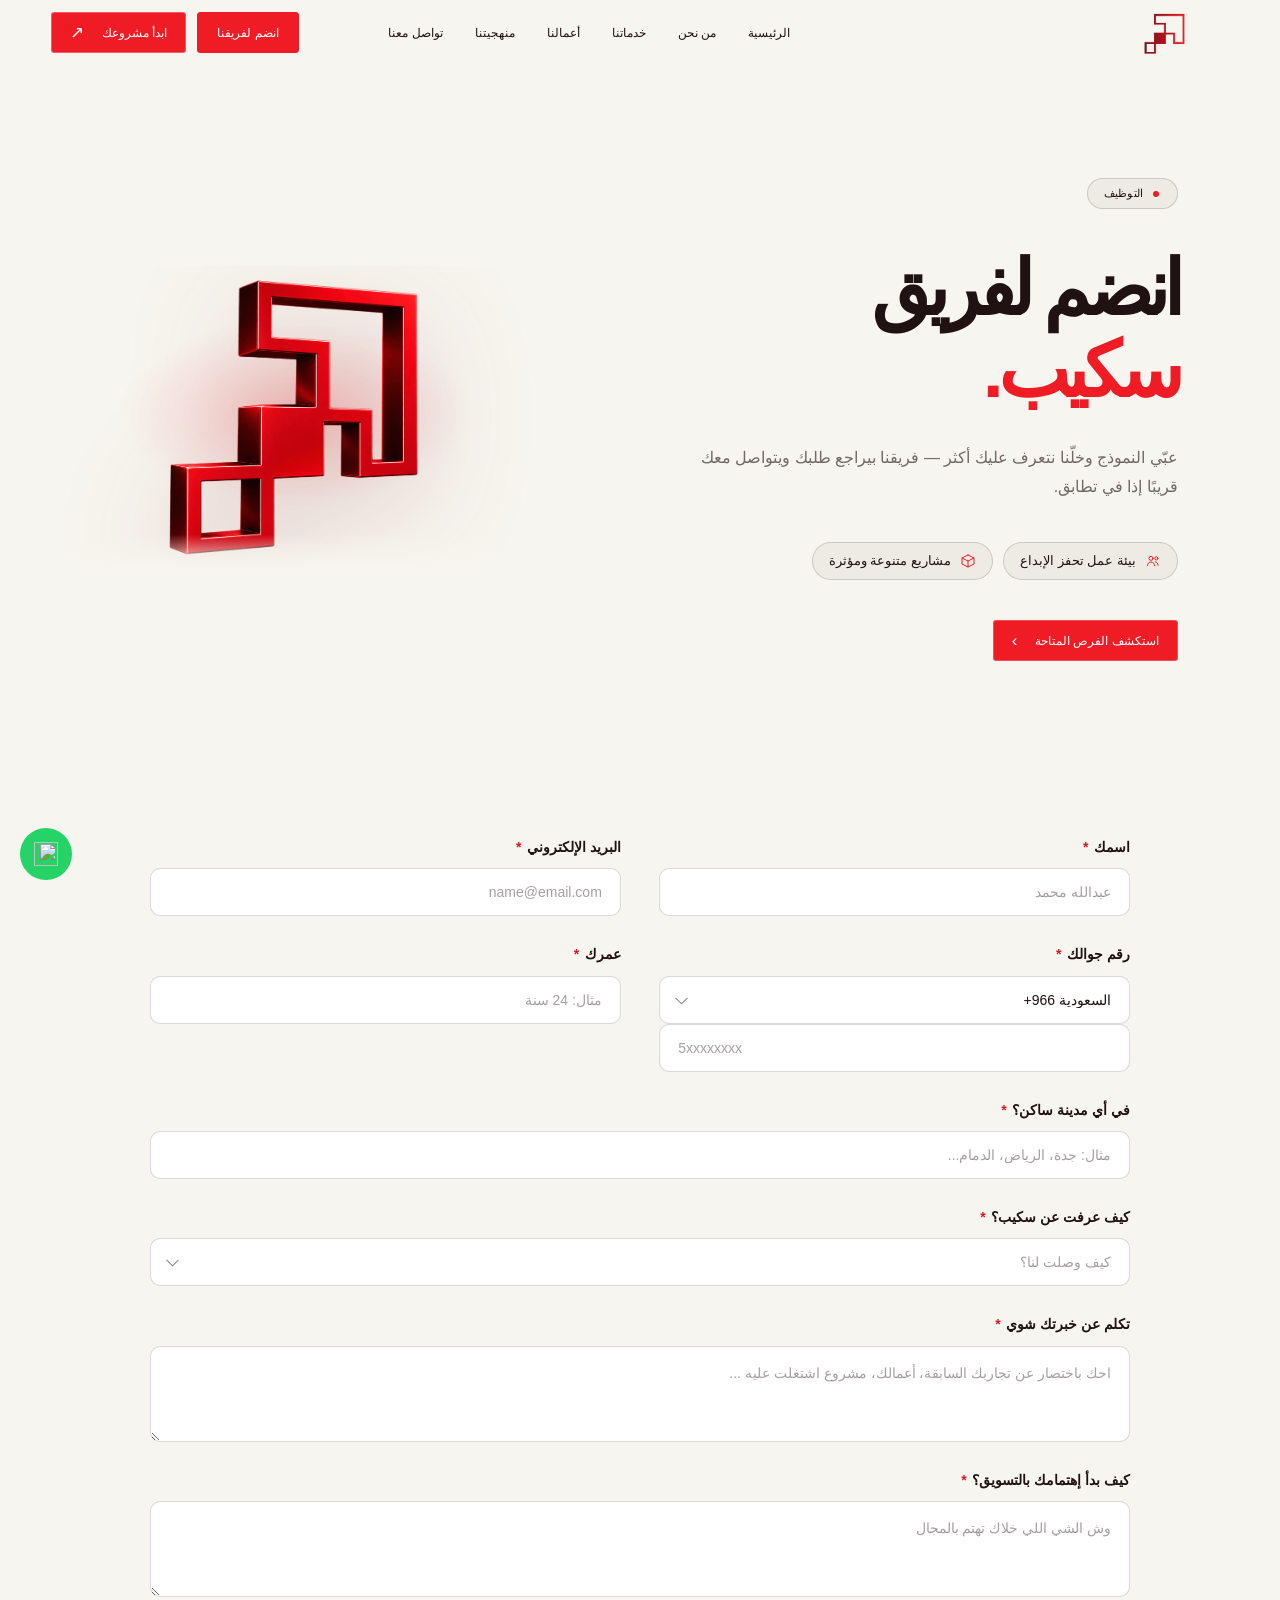
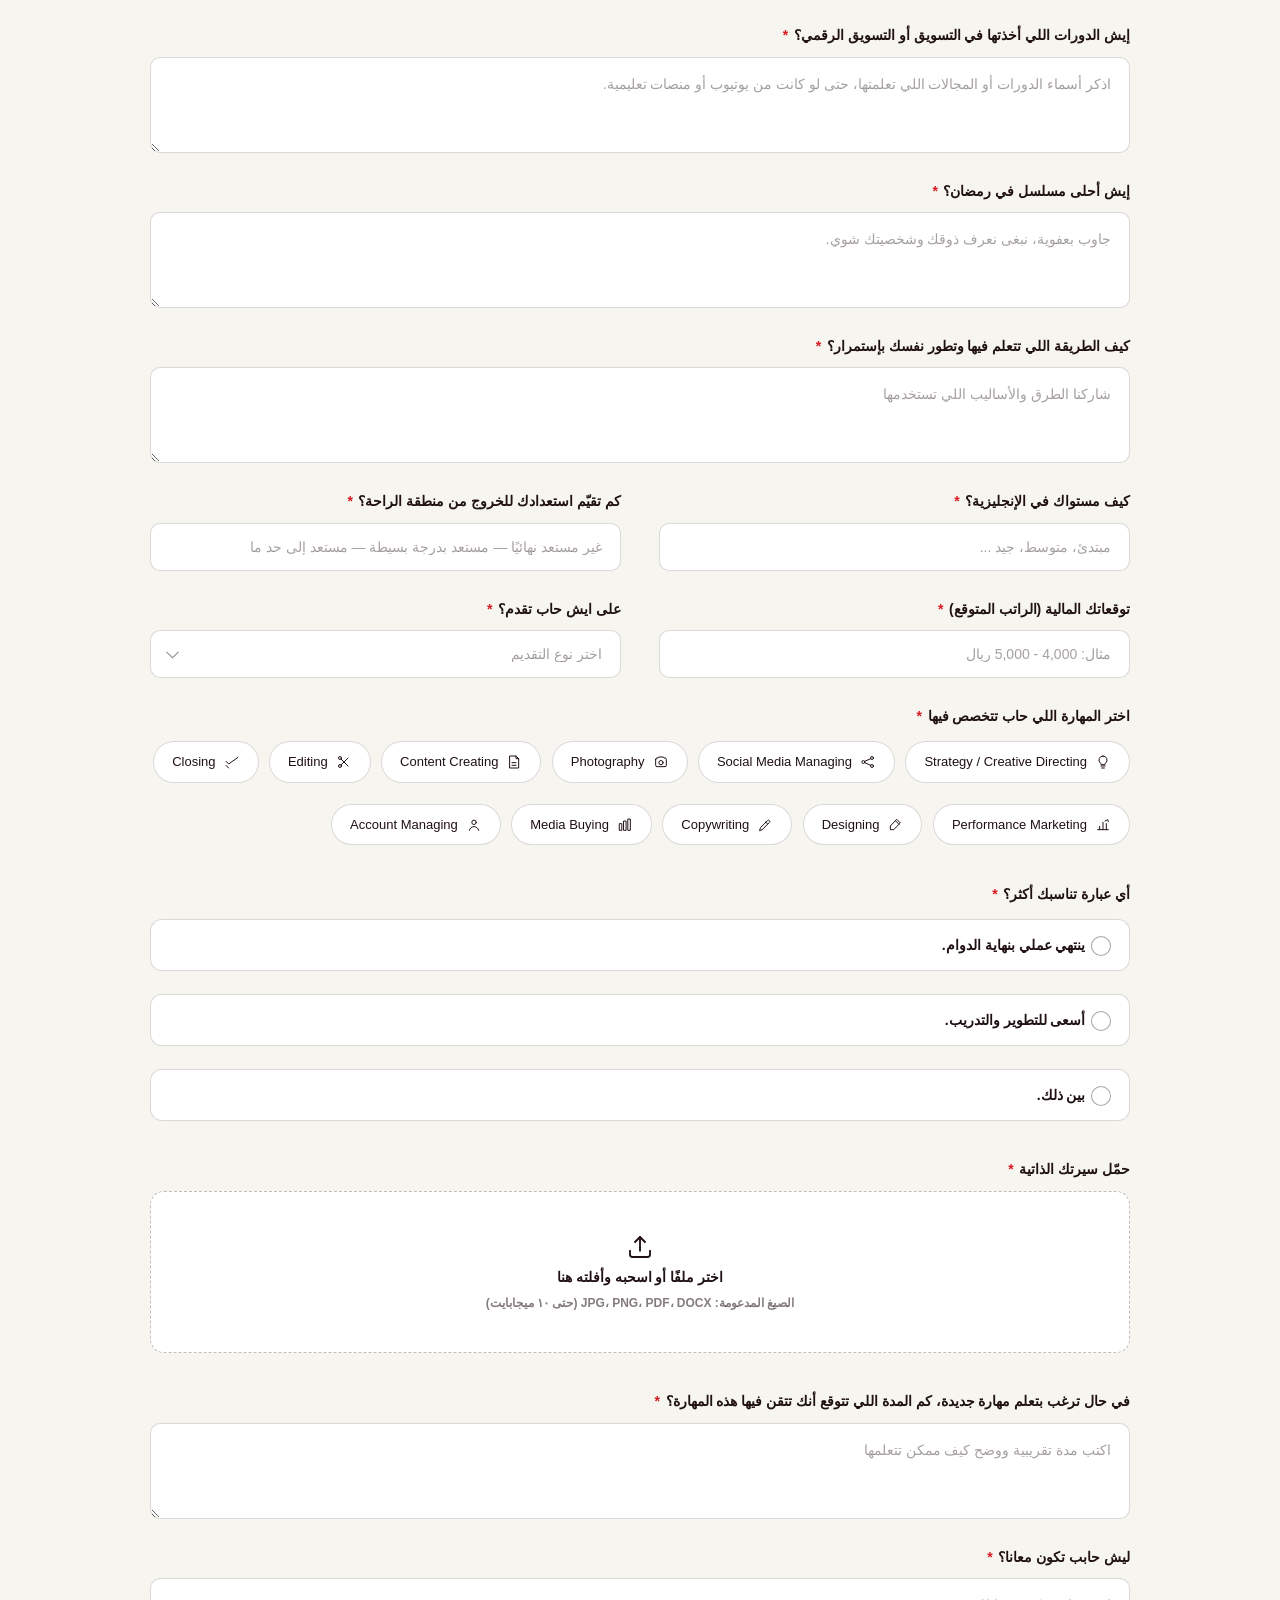
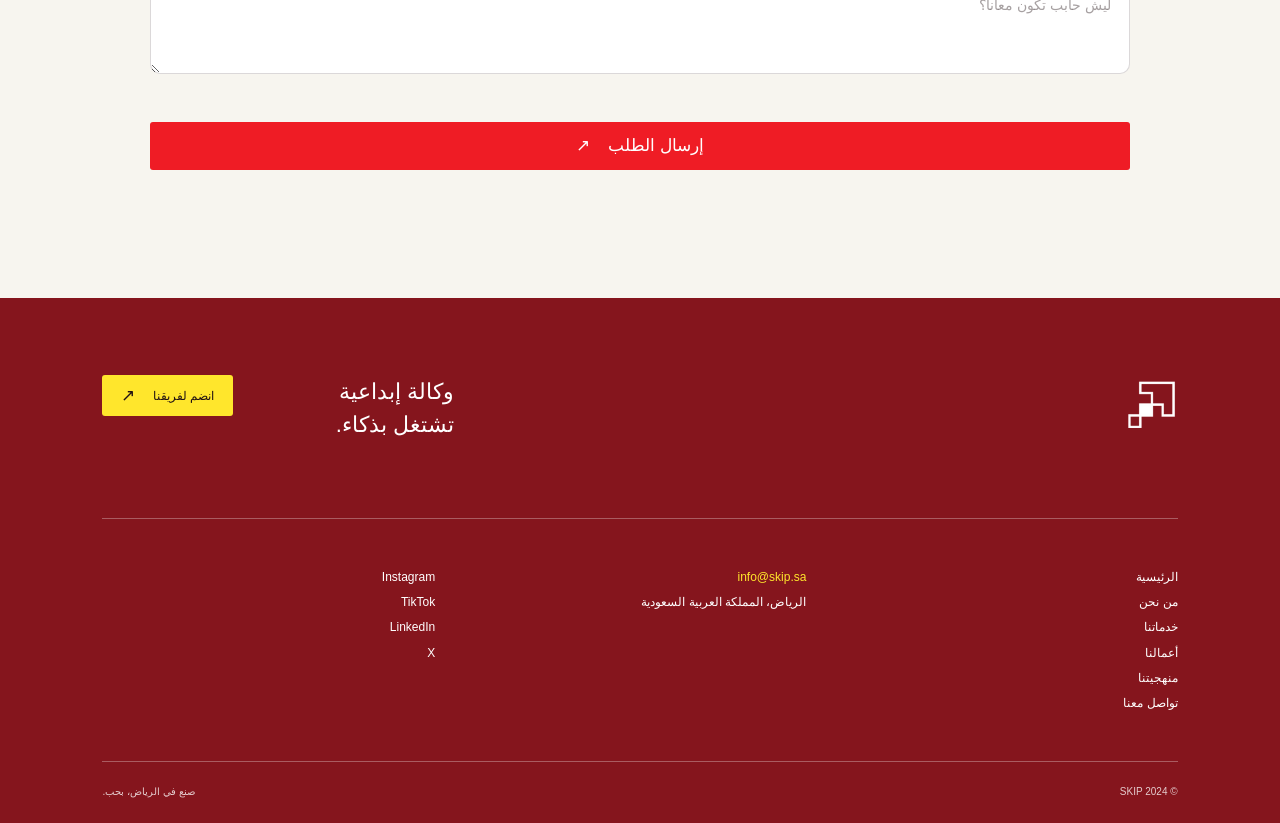
==== commit 65a7dc9f: "secound commit" ====
--- a/join-team.html
+++ b/join-team.html
@@ -57,7 +57,7 @@
 
   <section class="start-hero">
     <div class="start-hero-visual" aria-hidden="true">
-      <img src="assets/images/hero logo.png" alt="" loading="eager" fetchpriority="high" decoding="async">
+      <img src="assets/images/hero-visual.png" alt=""  loading="eager" fetchpriority="high" decoding="async">
     </div>
     <div class="start-hero-copy">
       <p class="section-index"><span class="index-dot"></span>التوظيف</p>
@@ -313,7 +313,7 @@
 
   <footer id="join" class="site-footer">
     <div class="footer-top">
-      <img src="assets/images/logo-removebg-preview.png" alt="شعار SKIP" width="54" height="58">
+      <img src="assets/images/white-logo.png" alt="شعار SKIP" width="54" height="58">
       <p>وكالة إبداعية<br>تشتغل بذكاء.</p>
       <a class="button button-yellow" href="#join-form">انضم لفريقنا <span>↗</span></a>
     </div>
@@ -327,7 +327,7 @@
         <a href="index.html#contact">تواصل معنا</a>
       </div>
       <div class="footer-contact">
-        <a href="mailto:hello@skip.sa">hello@skip.sa</a>
+        <a href="mailto:info@skip.sa">info@skip.sa</a>
         <span>الرياض، المملكة العربية السعودية</span>
       </div>
       <div class="socials">
@@ -343,7 +343,7 @@
     </div>
   </footer>
 
-  <a class="whatsapp" href="https://wa.me/966500000000" aria-label="تواصل معنا عبر واتساب">
+  <a class="whatsapp" href="https://wa.me/966510010702" aria-label="تواصل معنا عبر واتساب">
     <img src="https://cdn.simpleicons.org/whatsapp/ffffff" alt="" width="24" height="24">
   </a>
 
--- a/css/style.css
+++ b/css/style.css
@@ -5,7 +5,15 @@
 @font-face { font-family: 'Bukra'; src: url('../assets/fonts/29ltbukraregular.otf') format('opentype'); font-weight: 400; font-display: swap; }
 @font-face { font-family: 'Bukra'; src: url('../assets/fonts/29ltbukrabold.otf') format('opentype'); font-weight: 700; font-display: swap; }
 
-:root { --background: #f7f5ef; --foreground: #000; --black: #000; --paper: #f7f5ef; --red: #ef1c25; --burgundy: #85151d; --yellow: #ffe62c; --line: rgba(0,0,0,.24); }
+/* --black now holds a warm dark-ink neutral (not pure #000) — the brand
+   palette excludes pure black entirely, so every var(--black) usage across
+   this stylesheet (kept as the variable NAME to avoid touching hundreds of
+   call sites) automatically becomes this ink tone instead. --red-ink is a
+   slightly darkened red reserved for small text on light backgrounds where
+   the brand red alone doesn't clear AA contrast; --paper-deep is a second,
+   slightly warmer light neutral used to differentiate sections without
+   resorting to a dark background. */
+:root { --background: #f7f5ef; --foreground: #201113; --black: #201113; --paper: #f7f5ef; --paper-deep: #efe8da; --red: #ef1c25; --red-ink: #d71921; --burgundy: #85151d; --yellow: #ffe62c; --line: rgba(32,17,19,.14); }
 * { box-sizing: border-box; }
 html { scroll-behavior: smooth; background: var(--paper); }
 body { margin: 0; background: var(--paper); color: var(--black); font-family: 'Bukra', sans-serif; font-weight: 400; }
@@ -18,7 +26,7 @@
 .desktop-nav { display: flex; gap: 2rem; margin-right: auto; margin-left: 7vw; font-size: 12px; }
 .desktop-nav a, .text-link { transition: color .25s ease; }
 .menu-toggle, .mobile-menu { display: none !important; }
-.site-header { color: white; }
+.site-header { color: var(--black); }
 .site-header .brand-mark { height: 48px; width: 128px; }
 .site-header .brand-mark img { display: block; object-fit: contain; }
 
@@ -54,21 +62,21 @@
   color: var(--black);
 }
 .site-header.is-scrolled .header-actions .creative-link {
-  border-color: rgba(0, 0, 0, .22);
+  border-color: rgba(32, 17, 19, .22);
   color: var(--black);
 }
 .site-header.is-scrolled .header-actions .creative-link:hover {
-  background: var(--black);
+  background: var(--red);
+  border-color: var(--red);
   color: white;
 }
-/* The "current page" white-fill treatment (see the nav active-state rules
-   above) reads fine on the transparent/dark top-of-page header, but is
-   nearly invisible against the light, scrolled header — swap it for a dark
-   fill instead, which reads clearly on both the scrolled header itself and
-   against the reference's light/dark-text aesthetic. */
+/* The header now reads dark-on-light at every scroll position (the hero
+   behind it is light too), so the "current page" fill uses the same red
+   accent as every other hover/active state in the hierarchy instead of a
+   dark fill. */
 .site-header.is-scrolled .header-actions .creative-link.is-active {
-  background: var(--black);
-  border-color: var(--black);
+  background: var(--red);
+  border-color: var(--red);
   color: white;
 }
 .site-header.is-scrolled .menu-toggle span { background: var(--black); }
@@ -76,144 +84,410 @@
 .hero-copy h1 { line-height: 1.12; }
 .statement-section h2, .why-section h2, .poster-copy h2, .contact-section h2 { line-height: 1.2; }
 .section-heading h2, .work-heading h2 { line-height: 1.08; }
-.desktop-nav a:hover, .text-link:hover { color: var(--red); }
+.desktop-nav a:hover, .text-link:hover { color: var(--red-ink); }
 .header-actions, .contact-actions { align-items: center; display: flex; gap: .7rem; }
 .text-link { font-size: 12px; }
-.header-actions .creative-link { border: 1px solid rgba(255,255,255,.82); border-radius: 3px; color: white; display: inline-flex; padding: 13px 19px 12px; transition: background .25s ease, color .25s ease, transform .25s ease; }
-.header-actions .creative-link:hover { background: white; color: var(--black); transform: translateY(-2px); }
+.header-actions .creative-link { border: 1px solid rgba(32,17,19,.22); border-radius: 3px; color: var(--black); display: inline-flex; padding: 13px 19px 12px; transition: background .25s ease, color .25s ease, border-color .25s ease, transform .25s ease; }
+.header-actions .creative-link:hover { background: var(--red); border-color: var(--red); color: white; transform: translateY(-2px); }
 .button { align-items: center; border: 1px solid transparent; border-radius: 3px; display: inline-flex; gap: 1.1rem; justify-content: space-between; padding: 13px 18px 12px; font-size: 12px; transition: transform .25s ease, background .25s ease, color .25s ease, border-color .25s ease; }
 .button:hover { transform: translateY(-3px); }
 .button span { font-size: 17px; line-height: .6; }
 .header-actions .button-dark { background: var(--red); border-color: rgba(255,255,255,.28); color: white; }
 .header-actions .button-dark:hover { background: #ff2932; border-color: white; }
 .button-yellow { background: var(--yellow); color: var(--black); }
-.button-light { background: white; color: var(--red); }
+.button-light { background: white; color: var(--red-ink); }
 .button-red { background: var(--red); border-color: rgba(255,255,255,.22); color: white; }
 .button-red:hover { background: #ff2932; border-color: white; }
-.hero-section { background: var(--black); color: white; display: grid; grid-template-columns: 45% 55%; min-height: 780px; padding-top: 88px; }
-.hero-copy { display: flex; flex-direction: column; justify-content: space-between; padding: 0vw 5vw 5vw 4vw; position: relative; z-index: 2; }
-.hero-title-wrap { margin-top: auto; margin-bottom: auto; padding: 3vw 0; }
-.hero-kicker { color: rgba(255,255,255,.55); font-size: 12px;}
-.hero-intro{ display: flex; flex-direction: column; gap: .5rem; }
-.eyebrow, .section-index, .art-caption, .poster-copy p { font-size: 11px; letter-spacing: .03em; margin: 0; }
-.eyebrow { color: rgba(255,255,255,.7); }
-.eyebrow span { color: var(--red); margin: 0 8px; }
-.hero-copy h1 { display: flex; flex-direction: column; font-size: clamp(64px, 7vw, 138px); font-weight: 700; letter-spacing: -.07em; line-height: 1.02; margin: 0; }
-.hero-copy h1 span { color: inherit; display: block; }
-.hero-line-white { color: white !important; }
-.hero-line-red { color: var(--red) !important; margin-top: .05em; }
-.hero-line-yellow { color: var(--yellow) !important; margin-top: .05em; }
-.hero-foot { gap: 2rem; }
-.hero-ctas { align-items: center; display: flex; gap: 1.5rem; }
-.hero-work-link { border-bottom: 1px solid var(--red); font-size: 13px; padding-bottom: 7px; transition: color .25s ease, border-color .25s ease; }
-.hero-work-link span { display: inline-block; font-size: 18px; margin-right: .6rem; transition: transform .25s ease; }
-.hero-work-link:hover { border-color: var(--yellow); color: var(--yellow); }
-.hero-work-link:hover span { transform: translate(-3px, 3px); }
-.hero-foot { align-items: end; display: flex; justify-content: space-between; }
-.hero-foot p { font-size: 16px; line-height: 1.8; margin: 0; }
-.circle-arrow { align-items: center; border: 1px solid rgba(255,255,255,.6); border-radius: 50%; display: flex; font-size: 23px; height: 57px; justify-content: center; transition: background .25s ease, color .25s ease; width: 57px; }
-.circle-arrow:hover { background: var(--yellow); color: var(--black); }
+.section-index, .art-caption, .poster-copy p { font-size: 11px; letter-spacing: .03em; margin: 0; }
+.circle-arrow { align-items: center; border: 1px solid rgba(32,17,19,.3); border-radius: 50%; display: flex; font-size: 23px; height: 57px; justify-content: center; transition: background .25s ease, border-color .25s ease, color .25s ease; width: 57px; }
+.circle-arrow:hover { background: var(--red); border-color: var(--red); color: white; }
+
+/* ==========================================================================
+   HERO — "نبني حضورك. نسرع نموك." badge + two-line headline (second line on
+   the yellow-brush-stroke.png asset) + lead paragraph + two CTA buttons,
+   the visual asset, a 4-up stats strip, and a scroll cue — in that order,
+   top to bottom, in the markup, which is also the mobile reading order.
+   .hero-top holds only the copy+visual pair (and the roaming blob
+   backdrop) so the stats/scroll-cue rows below stay outside the blobs'
+   containing block and never pick up their glow.
+   ========================================================================== */
+.hero-section { background: var(--paper); color: var(--black); padding-top: 88px; }
+.hero-top { position: relative; }
+.hero-copy { direction: rtl; display: flex; flex-direction: column; gap: 0.75rem; padding: 0 5vw; position: relative; text-align: right; z-index: 2; }
+
+.hero-badge {
+  align-items: center;
+  background: rgba(32, 17, 19, .04);
+  border: 1px solid rgba(32, 17, 19, .16);
+  border-radius: 999px;
+  color: var(--black);
+  display: inline-flex;
+  font-size: 12px;
+  gap: .6rem;
+  padding: 8px 18px 8px 16px;
+  width: fit-content;
+  margin-bottom: 0;
+}
+.hero-badge-dot { background: var(--red); border-radius: 50%; flex-shrink: 0; height: 6px; width: 6px; }
+
+.hero-copy h1 { display: flex; flex-direction: column; font-size: clamp(46px, 5.4vw, 84px); font-weight: 700; letter-spacing: -.04em; line-height: 1.18; margin: 0; }
+.hero-copy h1 span { color: inherit; display: block; width: fit-content; }
+.hero-line-ink { color: var(--black) !important; }
+/* The second line sits on the supplied yellow-brush-stroke.png asset
+   (never a CSS-drawn shape) — sized a little larger than the text box so
+   the bristled edges show past the letters, the way a highlighter stroke
+   would. */
+.hero-line-brush {
+  background-image: url('../assets/images/yellow-brush-stroke.png');
+  background-position: center;
+  background-repeat: no-repeat;
+  background-size: 100% 100%;
+  color: var(--red) !important;
+  margin-top: .18em;
+  padding: .22em .42em;
+}
+
+.hero-lead { color: rgba(32, 17, 19, .62); font-size: 16px; line-height: 1.85; margin: 0; max-width: 460px; }
+.hero-lead-highlight { border-bottom: 1px solid var(--red-ink); color: var(--black); }
+
+.hero-ctas { align-items: center; display: flex; gap: 1rem;margin-bottom: 20px; }
+.hero-cta-primary,
+.hero-cta-secondary { border-radius: 999px; font-size: 13px; padding: 16px 26px 15px; }
+.hero-cta-primary { background: var(--red); border-color: transparent; color: white; }
+.hero-cta-primary:hover { background: var(--burgundy); }
+.hero-cta-primary span { font-size: 15px; }
+.hero-cta-secondary { background: none; border: 1px solid rgba(32, 17, 19, .3); color: var(--black); }
+.hero-cta-secondary:hover { background: var(--black); border-color: var(--black); color: white; }
+
 .hero-art { overflow: hidden; position: relative; }
-.hero-image-wrap { bottom: 0; height: 100%; left: 0; overflow: hidden; position: absolute; right: 0; top: 0; }
-.hero-image-wrap::after { background: linear-gradient(90deg, rgba(0,0,0,.08), rgba(0,0,0,.1) 55%, var(--black) 100%), linear-gradient(0deg, rgba(0,0,0,.3), transparent 35%); content: ''; inset: 0; position: absolute; }
-.hero-image-wrap img { filter: saturate(.65) contrast(1.12); object-fit: cover; object-position: center; transition: transform 1.2s cubic-bezier(.2,.7,.2,1); }
-.hero-section:hover .hero-image-wrap img { transform: scale(1.025); }
+
+/* ---------- stats strip + scroll cue (full-width, below hero-top) ---------- */
+.hero-stats {
+  border-top: 1px solid rgba(32, 17, 19, .14);
+  display: grid;
+  gap: 1.5rem 0;
+  grid-template-columns: repeat(4, 1fr);
+  margin: 0 5vw;
+  padding: 1.75rem 0 0;
+}
+.hero-stat { display: flex; flex-direction: column; gap: .5rem; padding-inline-end: 1.5rem; }
+.hero-stat:not(:first-child) { border-inline-start: 1px solid rgba(32, 17, 19, .14); padding-inline-start: 1.5rem; }
+/* direction:ltr + unicode-bidi:isolate keeps "+120" reading in its
+   authored left-to-right character order (the leading "+" glued to the
+   digits) instead of the Arabic bidi algorithm flipping it to "120+";
+   text-align:right then re-anchors that isolated run to the same right
+   edge as the Arabic label underneath it. */
+.hero-stat-value { color: var(--red-ink); direction: ltr; font-size: clamp(22px, 2.1vw, 30px); font-weight: 700; text-align: right; unicode-bidi: isolate; }
+.hero-stat-label { color: rgba(32, 17, 19, .6); font-size: 12.5px; }
+
+.hero-scroll-cue {
+  align-items: center;
+  color: var(--black);
+  display: flex;
+  flex-direction: column;
+  gap: .85rem;
+  margin: 2.5rem auto 0;
+  padding-bottom: 2.5rem;
+  width: fit-content;
+}
+.hero-scroll-cue span:first-child { border-bottom: 1px solid var(--red-ink); font-size: 13px; padding-bottom: 5px; }
+.hero-scroll-arrow {
+  align-items: center;
+  border: 1px solid rgba(32, 17, 19, .3);
+  border-radius: 50%;
+  color: var(--black);
+  display: flex;
+  height: 40px;
+  justify-content: center;
+  transition: background .25s ease, border-color .25s ease, color .25s ease;
+  width: 40px;
+}
+.hero-scroll-arrow svg { height: 15px; width: 15px; }
+.hero-scroll-cue:hover .hero-scroll-arrow { background: var(--red); border-color: var(--red); color: white; }
+@media (prefers-reduced-motion: no-preference) {
+  .hero-scroll-arrow { animation: hero-scroll-bounce 2.2s ease-in-out infinite; }
+}
+@keyframes hero-scroll-bounce {
+  0%, 100% { transform: translateY(0); }
+  50% { transform: translateY(5px); }
+}
+/* Decorative blob backdrop — hidden on desktop (see the <=900px block
+   below for tablet/mobile, where it roams behind the whole .hero-top). */
+.hero-blobs { display: none; }
+/* The hero visual is a self-contained studio render (not a full-bleed
+   photo), so instead of covering its container and getting cropped, it
+   sits CONTAINED with a soft warm glow behind it (sampled from the
+   render's own backdrop tone) and a two-layer mask that feathers every
+   edge — no visible rectangle, no hard crop line. The two masks live on
+   two different, already-nested elements (the wrapper div + the img
+   inside it) rather than as a single multi-layer mask-image on one
+   element — each layer's alpha naturally multiplies with its parent's as
+   the DOM composites, which sidesteps cross-browser mask-composite
+   inconsistencies entirely. Mobile-first base: a contained box (the
+   >=901px block below switches it to an absolute full-bleed cover, same
+   as before); mobile/tablet keep the visual too — smaller, in normal
+   flow, glowing blobs behind it — rather than dropping it. */
+.hero-image-wrap {
+  aspect-ratio: 4 / 3;
+  margin: 0 auto;
+  max-width: 420px;
+  overflow: hidden;
+  position: relative;
+  /* Outer mask: an overall soft vignette so the render's corners dissolve
+     rather than end abruptly. */
+  -webkit-mask-image: radial-gradient(64% 68% at 50% 48%, #000 55%, transparent 92%);
+  mask-image: radial-gradient(64% 68% at 50% 48%, #000 55%, transparent 92%);
+}
+.hero-image-wrap::before {
+  background: radial-gradient(60% 55% at 45% 48%, rgba(237,221,210,.7), rgba(237,221,210,.28) 55%, transparent 78%);
+  content: ''; inset: 0; position: absolute; z-index: 0;
+}
+/* A second, PAINTED fade layer — not a mask — sitting above the image
+   itself. Because the hero sits on a flat, solid background color, simply
+   painting that same color over the image's top edge (fading to fully
+   transparent) reads as the artwork visually dissolving into the page,
+   which is far more reliable across browsers than composing multiple
+   mask layers. Base/mobile only fades the top; the >=901px block below
+   adds a second layer that also fades the edge nearest the copy column. */
+.hero-image-wrap::after {
+  background-image: linear-gradient(to bottom, var(--paper) 0%, transparent 32%);
+  content: '';
+  inset: 0;
+  pointer-events: none;
+  position: absolute;
+  z-index: 2;
+}
+.hero-image-wrap img {
+  z-index: 1;
+  object-fit: contain; object-position: center;
+  filter: drop-shadow(0 26px 46px rgba(32,17,19,.14));
+}
+/* The directional right-fade (toward the copy column) only makes sense
+   once the image sits beside the copy on desktop — see the >=901px block. */
 .section-pad { padding: 10vw 8vw; }
 .section-index { align-items: center; display: flex; gap: 1rem; }
-.section-index span { color: var(--red); }
+.section-index span { color: var(--red-ink); }
 .statement-section { min-height: 650px; position: relative; }
-.statement-section h2, .process-heading h2 { font-size: clamp(48px, 7vw, 110px); font-weight: 700; letter-spacing: -.08em; line-height: 1.3; margin: 10vw 0 0; }
+.statement-section h2, .process-heading h2 { font-size: clamp(48px, 7vw, 110px); font-weight: 700; letter-spacing: -.08em; line-height: 1.3; margin: 4vw 0 0; }
 .statement-section h2 span, .process-heading h2 span { color: var(--red); }
 .statement-note { bottom: 10vw; font-size: 14px; line-height: 2; position: absolute; left: 9vw; }
-.statement-note span { color: var(--red); }
+.statement-note span { color: var(--red-ink); }
 .services-section { background: var(--yellow); }
+/* On the yellow services background, red text needs to shift to burgundy
+   (AAA) rather than red — red/red-ink only reach the "large text" tier
+   against yellow. */
+.services-section .section-index span { color: var(--burgundy); }
 .section-heading { display: flex; justify-content: space-between; }
 .section-heading h2, .work-heading h2 { font-size: clamp(54px, 8vw, 120px); letter-spacing: -.1em; line-height: 1.1; margin: 3vw 0 0; }
 .section-heading h2 span, .work-heading h2 span { color: var(--red); }
-.services-layout { display: grid; gap: 8vw; grid-template-columns: 36% 1fr; margin-top: 7vw; }
-.service-preview { align-self: start; position: sticky; top: 20px; }
-.preview-number { font-size: 50px; font-weight: 700; line-height: 1; }
-.preview-frame { height: 230px; margin: 1rem 0; overflow: hidden; position: relative; }
-.preview-frame img { filter: grayscale(1) contrast(1.2); object-fit: cover; }
-.service-preview p { font-size: 16px; margin: 0; }
-.service-list { border-top: 1px solid var(--black); }
-.service-row { align-items: center; background: transparent; border: 0; border-bottom: 1px solid var(--line); cursor: pointer; display: grid; gap: 1rem; grid-template-columns: 45px 1fr 30px; padding: 20px 0; text-align: right; transition: padding .25s ease, color .25s ease; width: 100%; }
-.service-row span { font-size: 12px; }
-.service-row strong { font-size: clamp(20px, 2.1vw, 30px); font-weight: 700; }
-.service-row i { font-size: 24px; font-style: normal; opacity: 0; transition: opacity .25s ease; }
-.service-row.is-active, .service-row:hover { color: var(--red); padding-right: 15px; }
-.service-row.is-active i, .service-row:hover i { opacity: 1; }
+/* Services body: desktop-first two-column layout. DOM order is
+   [intro (lead + visual), list] for a natural reading order (and a sane
+   experience with CSS disabled), but `order` visually swaps them so the
+   list sits at the grid's first column — the physical right edge in this
+   native-RTL grid — and the intro/visual sits at the left, matching the
+   reference composition without any LTR direction hacks. */
+.services-body { align-items: start; display: grid; gap: 6vw; grid-template-columns: 34% 1fr; margin-top: 6vw; }
+.services-intro { align-self: start; display: flex; flex-direction: column; gap: 2.4rem; order: 2; position: sticky; top: 20px; }
+.services-lead { font-size: clamp(17px, 1.5vw, 20px); line-height: 1.75; margin: 0; max-width: 36ch; }
+/* The large service illustration: every <img> is already in the markup
+   (see index.html) and this frame only crossfades opacity between them —
+   no image is ever created or src-swapped by JS. Desktop-only; the mobile
+   list is redesigned around scanability instead of a paired visual. */
+.services-visual-frame { aspect-ratio: 4 / 3; background: var(--black); border-radius: 10px; overflow: hidden; position: relative; }
+.service-visual-img { object-fit: cover; opacity: 0; transition: opacity .5s ease; }
+.service-visual-img.is-active { opacity: 1; }
+.services-list { border-top: 1px solid var(--black); list-style: none; margin: 0; order: 1; padding: 0; }
+.services-list li { margin: 0; }
+.service-item { align-items: center; background: transparent; border: 0; border-bottom: 1px solid var(--line); cursor: pointer; display: grid; gap: 1rem; grid-template-columns: 45px 1fr 30px; padding: 22px 0; text-align: right; transition: padding .25s ease, color .25s ease; width: 100%; }
+.service-item-num { font-size: 12px; }
+.service-item-copy { display: flex; flex-direction: column; gap: .45rem; }
+.service-item-name { font-size: clamp(17px, 1.1vw, 30px); font-weight: 700; }
+.service-item-desc { color: rgba(32,17,19,.62); font-size: 14px; font-weight: 400; }
+.service-item-arrow { font-size: 24px; font-style: normal; opacity: 0; transition: opacity .25s ease; }
+/* Burgundy (not red) for the active/hover state here — this row sits on
+   the yellow services background, where burgundy clears AAA contrast at
+   every text size and red/red-ink only reach the large-text tier. */
+.service-item.is-active, .service-item:hover { color: var(--burgundy); padding-right: 15px; }
+.service-item.is-active .service-item-arrow, .service-item:hover .service-item-arrow { opacity: 1; }
 .work-section { background: var(--paper); overflow: hidden; position: relative; }
-.why-section { background: var(--black); color: white; min-height: 800px; position: relative; }
-.why-section .section-index { color: white; }
-.why-section h2 { font-size: clamp(46px, 7.6vw, 115px); letter-spacing: -.09em; line-height: 1.3; margin: 9vw 0 0; }
-.why-section h2 span { color: var(--red); }.why-section h2 strong { color: var(--yellow); font-weight: 700; }
+/* Why-section moves from a black backdrop to paper-deep — a second, faintly
+   warmer light neutral that visually sets this section apart from the
+   sections around it without introducing a dark surface. Burgundy carries
+   the accent role here (its "important dark accent / selected section"
+   role in the hierarchy), since it's the only brand color that clears AAA
+   contrast against paper-deep at every text size. */
+.why-section { background: var(--paper-deep); color: var(--black); min-height: 800px; position: relative; }
+.why-section .section-index { color: var(--black); }
+.why-section .section-index span { color: var(--burgundy); }
+.why-section h2 { font-size: clamp(46px, 7.6vw, 115px); letter-spacing: -.09em; line-height: 1.3; margin: 9vw 0 15px 0; }
+.why-section h2 span { color: #ef1c25; }
+/* Yellow direct text has almost no contrast on paper-deep, so — like the
+   hero's yellow headline word — it becomes a highlighter chip instead. */
+.why-section h2 strong { background: var(--yellow); color: var(--black); font-weight: 700; padding: .02em .22em; border-radius: .1em; box-decoration-break: clone; -webkit-box-decoration-break: clone; }
 .why-list { bottom: 4vw; display: flex; gap: 5vw; left: 8vw; position: absolute; }
-.why-list div { border-top: 1px solid rgba(255,255,255,.45); min-width: 150px; padding-top: 12px; }.why-list span { color: var(--red); font-size: 11px; }.why-list p { font-size: 15px; margin: 2rem 0 0; }
+.why-list div { border-top: 1px solid rgba(32,17,19,.22); min-width: 150px; padding-top: 12px; }.why-list span { color: var(--burgundy); font-size: 11px; }.why-list p { font-size: 15px; margin: 2rem 0 0; }
 .process-section { min-height: 720px; }.process-heading { align-items: end; display: flex; justify-content: space-between; }.process-heading h2 { margin-top: 7vw; }.process-heading p { font-size: 14px; line-height: 1.9; }
-.process-line { border-top: 1px solid var(--black); display: grid; grid-template-columns: repeat(6, 1fr); margin-top: 9vw; }.process-line div { border-right: 1px solid var(--black); padding: 15px 12px; }.process-line div:first-child { border-right: 0; }.process-line b { color: var(--red); display: block; font-size: 12px; }.process-line span { display: block; font-size: clamp(19px, 2.7vw, 37px); font-weight: 700; margin-top: 3rem; }
+.process-line { border-top: 1px solid var(--black); display: grid; grid-template-columns: repeat(6, 1fr); margin-top: 9vw; }.process-line div { border-right: 1px solid var(--black); padding: 15px 12px; }.process-line div:first-child { border-right: 0; }.process-line b { color: var(--red-ink); display: block; font-size: 12px; }.process-line span { display: block; font-size: clamp(19px, 2.7vw, 37px); font-weight: 700; margin-top: 3rem; }
 .poster-section { background: var(--burgundy); color: white; display: grid; grid-template-columns: 34% 1fr 18%; min-height: 650px; overflow: hidden; position: relative; }.poster-yellow { align-items: center; background: var(--yellow); color: var(--black); display: flex; font-size: clamp(80px, 18vw, 280px); font-weight: 700; justify-content: center; letter-spacing: -.15em; writing-mode: vertical-rl; }.poster-copy { align-self: center; padding: 6vw; }.poster-copy h2 { font-size: clamp(58px, 9vw, 140px); letter-spacing: -.1em; line-height: 1.3; margin: 2rem 0 0; }.poster-copy h2 span { color: var(--yellow); }.poster-corner { align-self: end; color: var(--yellow); font-size: 13px; line-height: 1.8; padding: 0 0 7vw; }
 .contact-section { background: var(--red); color: white; min-height: 650px; }.contact-section h2 { font-size: clamp(55px, 9vw, 142px); letter-spacing: -.1em; line-height: 1.3; margin: 8vw 0 2rem; }.contact-section h2 span { color: var(--yellow); }.contact-section > p:not(.section-index) { font-size: 17px; }.contact-actions { margin-top: 3rem; }.outline-link { border-bottom: 1px solid white; font-size: 13px; padding-bottom: 6px; }
-.site-footer { background: var(--black); color: white; padding: 6vw 8vw 2vw; }.footer-top { align-items: start; border-bottom: 1px solid rgba(255,255,255,.3); display: flex; justify-content: space-between; padding-bottom: 6vw; }.footer-top p { font-size: 22px; line-height: 1.5; margin: 0 auto 0 8vw; }.footer-top img { object-fit: contain; }.footer-bottom { display: grid; gap: 3vw; grid-template-columns: 1fr 1fr 1fr; padding: 4vw 0; }.footer-nav, .socials { display: flex; flex-direction: column; gap: .7rem; font-size: 12px; }.footer-nav a:hover, .socials a:hover { color: var(--yellow); }.footer-contact { display: flex; flex-direction: column; gap: .7rem; font-size: 12px; }.footer-contact a { color: var(--yellow); }.footer-legal { border-top: 1px solid rgba(255,255,255,.3); color: rgba(255,255,255,.6); display: flex; font-size: 10px; justify-content: space-between; padding-top: 1.5rem; }.whatsapp { align-items: center; background: #25d366; border: 2px solid var(--black); border-radius: 50%; bottom: 20px; display: flex; height: 52px; justify-content: center; left: 20px; position: fixed; transition: transform .25s ease; width: 52px; z-index: 20; }.whatsapp:hover { transform: translateY(-4px); }.whatsapp img { display: block; }
+.site-footer { background: var(--burgundy); color: white; padding: 6vw 8vw 2vw; }.footer-top { align-items: start; border-bottom: 1px solid rgba(255,255,255,.3); display: flex; justify-content: space-between; padding-bottom: 6vw; }.footer-top p { font-size: 22px; line-height: 1.5; margin: 0 auto 0 8vw; }.footer-top img { object-fit: contain; }.footer-bottom { display: grid; gap: 3vw; grid-template-columns: 1fr 1fr 1fr; padding: 4vw 0; }.footer-nav, .socials { display: flex; flex-direction: column; gap: .7rem; font-size: 12px; }.footer-nav a:hover, .socials a:hover { color: var(--yellow); }.footer-contact { display: flex; flex-direction: column; gap: .7rem; font-size: 12px; }.footer-contact a { color: var(--yellow); }.footer-legal { border-top: 1px solid rgba(255,255,255,.3); color: rgba(255,255,255,.78); display: flex; font-size: 10px; justify-content: space-between; padding-top: 1.5rem; }.whatsapp { align-items: center; background: #25d366;  border-radius: 50%; bottom: 20px; display: flex; height: 52px; justify-content: center; left: 20px; position: fixed; transition: transform .25s ease; width: 52px; z-index: 20; }.whatsapp:hover { transform: translateY(-4px); }.whatsapp img { display: block; }
 /* Note: the header/hero rules that used to live in this breakpoint (nav
    spacing, hero grid/typography) are now fully superseded by the more
    specific "final cinematic hero composition" 900px block further down —
    only the still-active services/why-list tweaks remain here. */
-@media (max-width: 900px) { .services-layout { gap: 4vw; }.why-list { gap: 2vw; left: 8vw; }.why-list div { min-width: 125px; }.why-list p { font-size: 12px; } }
-@media (max-width: 650px) { .site-header { height: 72px; padding: 0 6vw; }.desktop-nav { display:none; }.header-actions .button { padding: 11px 12px; }.menu-toggle { align-items: center; background: transparent; border: 0; cursor: pointer; display: flex; flex-direction: column; gap: 5px; justify-content: center; padding: 12px 0 12px 12px; }.menu-toggle span { background: white; display: block; height: 1px; width: 22px; }.mobile-menu { background: var(--black); border-top: 1px solid rgba(255,255,255,.25); display: flex !important; flex-direction: column; gap: 1.25rem; inset: 72px 0 auto; padding: 1.5rem 7vw 2rem; position: absolute; }.mobile-menu a { color: white; font-size: 20px; line-height: 1.5; }.mobile-menu a:hover { color: var(--yellow); }.hero-section { display:flex; flex-direction: column; min-height: 780px; padding-top: 72px; }.hero-copy { min-height: 480px; padding: 12vw 7vw 8vw; }.hero-copy h1 { font-size: clamp(62px, 18vw, 102px); line-height: 1.04; }.hero-title-wrap { margin-top: 12vw; padding: 4vw 0 8vw; }.hero-kicker { margin-bottom: 1.5rem; }.hero-foot { align-items: end; }.hero-ctas { gap: .8rem; }.hero-work-link { font-size: 11px; }.hero-foot p { font-size: 14px; }.hero-art { min-height: 360px; }.hero-image-wrap { height: 94%; left: 10%; top: 0; }.section-pad { padding: 22vw 7vw; }.statement-section { min-height: 610px; }.statement-section h2, .process-heading h2 { font-size: clamp(47px, 13vw, 74px); margin-top: 10vw; }.statement-note { bottom: 12vw; left: auto; right: 7vw; }.section-heading { display: block; }.section-heading h2, .work-heading h2 { font-size: clamp(60px, 17vw, 92px); margin-top: 13vw; }.services-layout { display:flex; flex-direction: column-reverse; margin-top: 18vw; }.service-preview { display:grid; gap: 1rem; grid-template-columns: 40px 1fr; position: static; }.preview-frame { grid-column: 1 / -1; height: 250px; margin: 0; }.service-preview p { grid-column: 1 / -1; }.service-row { padding: 18px 0; }.service-row strong { font-size: 18px; }.why-section { min-height: 730 px; }.why-section h2 { font-size: clamp(35px, 9vw, 76px); margin-top: 12vw; }.why-list { bottom: 25vw; display:grid; gap: 1.5rem; grid-template-columns: 1fr 1fr; left: 7vw; right: 7vw; }.why-list div { min-width: 0; }.why-list p { margin-top: 1rem; }.process-heading { align-items: start; display:block; }.process-heading p { margin-top: 3rem; }.process-line { grid-template-columns: repeat(3, 1fr); margin-top: 20vw; row-gap: 2rem; }.process-line div { min-height: 120px; }.process-line div:nth-child(4) { border-right: 0; }.process-line span { margin-top: 1.5rem; }.poster-section { display:grid; grid-template-columns: 26% 1fr; min-height: 600px; }.poster-yellow { font-size: 90px; }.poster-copy { padding: 10vw 6vw; }.poster-copy h2 { font-size: clamp(56px, 16vw, 90px); }.poster-corner { bottom: 5vw; font-size: 11px; position:absolute; right: 7vw; }.contact-section { min-height: 600px; }.contact-section h2 { font-size: clamp(59px, 16vw, 96px); margin-top: 10vw; }.footer-top { align-items: start; flex-wrap: wrap; gap: 2rem; }.footer-top p { font-size: 18px; margin: 0 0 0 auto; }.footer-top .button { flex-basis: 100%; justify-content: center; }.footer-bottom { grid-template-columns: 1fr 1fr; }.footer-contact { grid-column: 1 / -1; grid-row: 1; }.footer-legal { flex-direction: column; gap: .6rem; } }
+@media (max-width: 900px) {
+  .services-body { display: flex; flex-direction: column; gap: 11vw; margin-top: 8vw; }
+  .services-intro { order: 0; position: static; }
+  .services-list { order: 0; }
+  .services-visual { display: none; }
+  .services-lead { max-width: none; }
+  /* No paired visual at this width, so the active-service highlight (built
+     for the desktop crossfade) has nothing to point at — keep the list
+     visually uniform instead of one row looking permanently "selected". */
+  .service-item.is-active, .service-item:hover { color: inherit; padding-right: 0; }
+  .service-item.is-active .service-item-arrow, .service-item:hover .service-item-arrow { opacity: 0; }
+  .why-list { gap: 2vw; left: 8vw; }.why-list div { min-width: 125px; }.why-list p { font-size: 12px; }
+}
+@media (max-width: 650px) { .site-header { height: 72px; padding: 0 6vw; }.desktop-nav { display:none; }.header-actions .button { padding: 11px 12px; }.menu-toggle { align-items: center; background: transparent; border: 0; cursor: pointer; display: flex; flex-direction: column; gap: 5px; justify-content: center; padding: 12px 0 12px 12px; }.menu-toggle span { background: var(--black); display: block; height: 1px; width: 22px; }.mobile-menu { background: var(--paper); box-shadow: 0 16px 32px rgba(32,17,19,.12); border-top: 1px solid rgba(32,17,19,.14); display: flex !important; flex-direction: column; gap: 1.25rem; inset: 72px 0 auto; padding: 1.5rem 7vw 2rem; position: absolute; }.mobile-menu a { color: var(--black); font-size: 20px; line-height: 1.5; }.mobile-menu a:hover { color: var(--red-ink); }.hero-section { display:flex; flex-direction: column; min-height: 780px; padding-top: 72px; }.hero-copy { padding: 12vw 7vw 8vw; }.hero-copy h1 { font-size: clamp(62px, 18vw, 102px); line-height: 1.04; }.hero-title-wrap { margin-top: 12vw; padding: 4vw 0 8vw; }.hero-kicker { margin-bottom: 1.5rem; }.hero-foot { align-items: end; }.hero-ctas { gap: .8rem; }.hero-work-link { font-size: 11px; }.hero-foot p { font-size: 14px; }.hero-art { }.section-pad { padding: 22vw 7vw; }.statement-section { min-height: 500px; }.statement-section h2, .process-heading h2 { font-size: clamp(47px, 11vw, 74px); margin-top: 10vw; }.statement-note { bottom: 12vw; left: auto; right: 7vw; }.section-heading { display: block; }.section-heading h2, .work-heading h2 { font-size: clamp(60px, 17vw, 92px); margin-top: 13vw; }.services-body { gap: 13vw; margin-top: 11vw; }.services-intro { gap: 1.6rem; }.services-lead { font-size: 16px; line-height: 1.7; }.service-item { gap: .8rem; grid-template-columns: 34px 1fr 22px; padding: 20px 0; }.service-item-copy { gap: .35rem; }.service-item-name { font-size: 19px; }.service-item-desc { font-size: 13px; }.service-item-arrow { font-size: 20px; }.why-section { min-height: 630px; }.why-section h2 { font-size: clamp(35px, 8vw, 76px); margin-top: 12vw; }.why-list { bottom: 25vw; display:grid; gap: 1.5rem; grid-template-columns: 1fr 1fr; left: 7vw; right: 7vw; }.why-list div { min-width: 0; }.why-list p { margin-top: 1rem; }.process-heading { align-items: start; display:block; }.process-heading p { margin-top: 3rem; }.process-line { grid-template-columns: repeat(3, 1fr); margin-top: 20vw; row-gap: 2rem; }.process-line div { min-height: 120px; }.process-line div:nth-child(4) { border-right: 0; }.process-line span { margin-top: 1.5rem; }.poster-section { display:grid; grid-template-columns: 26% 1fr; min-height: 600px; }.poster-yellow { font-size: 90px; }.poster-copy { padding: 10vw 6vw; }.poster-copy h2 { font-size: clamp(56px, 16vw, 90px); }.poster-corner { bottom: 5vw; font-size: 11px; position:absolute; right: 7vw; }.contact-section { min-height: 600px; }.contact-section h2 { font-size: clamp(59px, 16vw, 96px); margin-top: 10vw; }.footer-top { align-items: start; flex-wrap: wrap; gap: 2rem; }.footer-top p { font-size: 18px; margin: 0 0 0 auto; }.footer-top .button { flex-basis: 100%; justify-content: center; }.footer-bottom { grid-template-columns: 1fr 1fr; }.footer-contact { grid-column: 1 / -1; grid-row: 1; }.footer-legal { flex-direction: column; gap: .6rem; } }
 @media (prefers-reduced-motion: reduce) { *, *::before, *::after { animation-duration: .01ms !important; animation-iteration-count: 1 !important; scroll-behavior: auto !important; transition-duration: .01ms !important; } }
 :focus-visible { outline: 2px solid var(--red); outline-offset: 4px; }
 
-/* Final cinematic hero composition */
-.hero-section { grid-template-columns: 50% 50%; min-height: min(900px, 100svh); padding-top: 88px; }
-.hero-art { grid-column: 1; grid-row: 1; min-height: 0; }
-.hero-copy { animation: hero-copy-in .75s cubic-bezier(.2,.7,.2,1) both; grid-column: 2; grid-row: 1; padding-inline: 5vw 4vw; }
-.hero-image-wrap { animation: hero-image-in 1.1s cubic-bezier(.2,.7,.2,1) both; inset: 0 4% 0 -8%; }
-.hero-title-wrap { animation: hero-copy-in .75s .12s cubic-bezier(.2,.7,.2,1) both; }
-.hero-foot { animation: hero-copy-in .75s .22s cubic-bezier(.2,.7,.2,1) both; }
+/* Final cinematic hero composition — entrance motion only; each element
+   already carries its own data-reveal/data-reveal-group from main.js for
+   the scroll-in version, this is purely the very-first-paint entrance. */
+.hero-badge { animation: hero-copy-in .7s cubic-bezier(.2,.7,.2,1) both; }
+.hero-copy h1 { animation: hero-copy-in .7s .08s cubic-bezier(.2,.7,.2,1) both; }
+.hero-lead { animation: hero-copy-in .7s .16s cubic-bezier(.2,.7,.2,1) both; }
+.hero-ctas { animation: hero-copy-in .7s .24s cubic-bezier(.2,.7,.2,1) both; }
+.hero-art { animation: hero-image-in 1.1s .1s cubic-bezier(.2,.7,.2,1) both; }
 @keyframes hero-copy-in { from { opacity: 0; transform: translateY(12px); } to { opacity: 1; transform: translateY(0); } }
 @keyframes hero-image-in { from { opacity: 0; transform: scale(1.04); } to { opacity: 1; transform: scale(1); } }
-.hero-image-wrap::after { background: linear-gradient(90deg, rgba(0,0,0,.04) 0%, rgba(0,0,0,.16) 58%, #000 100%), linear-gradient(0deg, rgba(0,0,0,.4), transparent 42%); }
-.hero-image-wrap img { object-position: 42% center; }
 
 @media (max-width: 900px) {
   .site-header { height: 76px; padding-inline: 5vw; }
   .desktop-nav, .header-actions .creative-link, .header-actions > .button { display: none !important; }
   .menu-toggle { align-items: center; background: transparent; border: 0; cursor: pointer; display: flex !important; flex-direction: column; gap: 6px; padding: 12px 0 12px 12px; position: relative; z-index: 3; }
-  .menu-toggle span { background: white; display: block; height: 1px; transition: transform .25s ease; width: 25px; }
+  .menu-toggle span { background: var(--black); display: block; height: 1px; transition: transform .25s ease; width: 25px; }
   .menu-toggle[aria-expanded="true"] span:first-child { transform: translateY(3.5px) rotate(45deg); }
   .menu-toggle[aria-expanded="true"] span:last-child { transform: translateY(-3.5px) rotate(-45deg); }
-  .mobile-menu { background: rgba(0,0,0,.98); border-top: 1px solid rgba(255,255,255,.22); display: flex !important; flex-direction: column; gap: 0; inset: 76px 0 auto; padding: 1.25rem 7vw 1.75rem; position: absolute; z-index: 2; }
-  .mobile-menu a { border-bottom: 1px solid rgba(255,255,255,.16); color: white; font-size: 17px; padding: .85rem 0; }
-  .mobile-menu a:nth-last-child(-n+2) { color: var(--red); }
-  .hero-section { display: grid; grid-template-columns: 1fr; min-height: 78svh; padding-top: 0; position: relative; }
-  .hero-art { grid-column: 1; grid-row: 1; min-height: 78svh; position: absolute; inset: 0; }
-  .hero-copy { grid-column: 1; grid-row: 1; min-height: 78svh; padding: 112px 7vw 7vw; position: relative; }
-  .hero-image-wrap { inset: 0; }
-  .hero-image-wrap::after { background: linear-gradient(90deg, rgba(0,0,0,.9), rgba(0,0,0,.38) 62%, rgba(0,0,0,.55)), linear-gradient(0deg, rgba(0,0,0,.78), transparent 58%); }
-  .hero-image-wrap img { object-position: 36% center; }
-  .hero-title-wrap { margin: auto 0; padding: 7vw 0; }
-  .hero-copy h1 { font-size: clamp(60px, 17vw, 104px); line-height: 1.06; }
-  .hero-kicker { margin-bottom: 1.25rem; }
-  .hero-foot { align-items: end; }
+  /* Light panel, not a black overlay — solid paper background with a soft
+     shadow to lift it off the page underneath. */
+  .mobile-menu { background: var(--paper); box-shadow: 0 16px 32px rgba(32,17,19,.12); border-top: 1px solid rgba(32,17,19,.14); display: flex !important; flex-direction: column; gap: 0; inset: 76px 0 auto; padding: 1.25rem 7vw 1.75rem; position: absolute; z-index: 2; }
+  .mobile-menu a { border-bottom: 1px solid rgba(32,17,19,.12); color: var(--black); font-size: 17px; padding: .85rem 0; }
+  .mobile-menu a:nth-last-child(-n+2) { color: var(--red-ink); }
+  .hero-section { padding-top: 0; }
+  .hero-top { overflow: hidden; position: relative; }
+  .hero-copy { padding: 100px 7vw 0; gap: 1.75rem; margin-bottom: 10px;}
+  .hero-art { display: none; }
+
+  /* A pair of soft, animated brand-colored blobs glows behind the whole
+     top of the hero (copy + visual) on tablet/mobile — roaming continuously
+     rather than sitting still, see the roam keyframes below. */
+  .hero-blobs {
+    display: block;
+    position: absolute;
+    inset: 0;
+    overflow: hidden;
+    pointer-events: none;
+    z-index: 0;
+  }
+  /* Radial gradients, not blurred solid circles — each blob is already
+     soft-edged by its own color falloff, so it reads as atmosphere baked
+     into the background rather than a decorative shape sitting on top of
+     it. The light blur on top just takes off any remaining gradient-ring
+     crispness. Sized to spill past the viewport edge on purpose (clipped
+     by .hero-top's own overflow:hidden, so it never causes horizontal
+     scroll) — a blob that stays fully inside the frame reads as a sticker,
+     not a light source. */
+  .hero-blob {
+    border-radius: 50%;
+    position: absolute;
+    pointer-events: none;
+    filter: blur(18px);
+    will-change: transform;
+  }
+  .hero-blob-red {
+    background: radial-gradient(circle at 50% 50%, rgba(239,28,37,.4) 0%, rgba(239,28,37,.15) 45%, rgba(239,28,37,0) 72%);
+    width: 74vw;
+    height: 74vw;
+    top: -18%;
+    right: -22%;
+    animation: hero-blob-roam 38s ease-in-out infinite;
+  }
+  .hero-blob-yellow {
+    background: radial-gradient(circle at 50% 50%, rgba(255,230,44,.4) 0%, rgba(255,230,44,.17) 45%, rgba(255,230,44,0) 74%);
+    width: 60vw;
+    height: 60vw;
+    bottom: -16%;
+    left: -14%;
+    animation: hero-blob-float-b 18s ease-in-out infinite;
+  }
+
+  .hero-copy { position: relative; z-index: 2; }
+  .hero-art { position: relative; z-index: 1; }
+
+  .hero-copy h1 { font-size: clamp(46px, 10.5vw, 60px); }
+
+  /* Two real buttons side by side — the header's own red CTA is hidden at
+     this width, so the primary action needs a home in the hero itself. */
+  .hero-ctas { flex-wrap: wrap; gap: .75rem; }
+
+  .hero-stats { margin: 0 7vw; }
+  .hero-scroll-cue { padding-bottom: 3rem; }
+}
+
+/* The red blob drifts slowly through the hero rather than sitting still —
+   long duration, ease-in-out throughout, and deliberately small
+   translate/scale/rotate deltas so it reads as a soft, ambient light
+   source that happens to drift, never as a shape actively "moving" on
+   screen. Loops seamlessly since it returns to its 0% transform at 100%. */
+@keyframes hero-blob-roam {
+  0%   { transform: translate(0, 0) scale(1) rotate(0deg); }
+  20%  { transform: translate(-8%, 10%) scale(1.04) rotate(1.5deg); }
+  40%  { transform: translate(5%, 16%) scale(0.98) rotate(-1deg); }
+  60%  { transform: translate(-6%, 4%) scale(1.02) rotate(2deg); }
+  80%  { transform: translate(8%, -5%) scale(0.99) rotate(-1.5deg); }
+  100% { transform: translate(0, 0) scale(1) rotate(0deg); }
+}
+/* Yellow blob keeps its original gentle single-arc float — independent
+   duration and direction from the red blob's roam so the pair never reads
+   as a single synchronized shape. */
+@keyframes hero-blob-float-b {
+  0%, 100% { transform: translate(0, 0) scale(1) rotate(0deg); }
+  50% { transform: translate(5%, -4%) scale(1.1) rotate(-4deg); }
 }
 
 @media (max-width: 520px) {
-  .hero-section, .hero-art, .hero-copy { min-height: 82svh; }
-  .hero-copy { padding-top: 100px; }
-  .hero-copy h1 { font-size: clamp(54px, 17.5vw, 78px); }
-  .hero-foot { gap: 1rem; }
-  .hero-foot p { font-size: 13px; }
-  .hero-ctas { gap: .65rem; }
+  .hero-copy { padding-top: 92px; }
+  .hero-copy h1 { font-size: clamp(40px, 12.5vw, 54px); }
+  .hero-lead { font-size: 14.5px; }
+  /* The two CTAs stay side by side per the reference — just tighter
+     padding/font so both fit comfortably down to narrow phone widths. See
+     the <=360px block below for the very-narrow fallback that stacks them. */
+  .hero-cta-primary,
+  .hero-cta-secondary { flex: 1 1 0; font-size: 12.5px; justify-content: center; padding: 15px 14px 14px; }
+  /* 2x2 grid: the base rule already puts a divider on every item but the
+     first (items 2, 3, 4) for the 4-across desktop row; item 3 starts a
+     new row here, so its divider moves to the top instead. */
+  .hero-stats { grid-template-columns: repeat(2, 1fr); }
+  .hero-stat:nth-child(3) { border-inline-start: 0; padding-inline-start: 0; }
+  .hero-stat:nth-child(n+3) { border-top: 1px solid rgba(32, 17, 19, .14); margin-top: 1.5rem; padding-top: 1.5rem; }
   .circle-arrow { height: 48px; width: 48px; }
-  .hero-image-wrap img { object-position: 30% center; }
+}
+
+/* Only the very narrow phones actually need the CTAs to stack — the
+   reference keeps them side by side everywhere above this. */
+@media (max-width: 360px) {
+  .hero-ctas { flex-direction: column; }
+  .hero-cta-primary,
+  .hero-cta-secondary { width: 100%; }
 }
 
 /* Emulates Next.js <Image fill> behaviour for plain <img> tags:
    the image absolutely fills its positioned parent, matching the
    original layout exactly. */
 .hero-image-wrap img,
-.preview-frame img {
+.service-visual-img {
   position: absolute;
   inset: 0;
   width: 100%;
@@ -229,112 +503,100 @@
 .mobile-menu:not(.is-open) { display: none !important; }
 
 /* ==========================================================================
-   HERO — desktop composition update: image on the left, copy on the right.
-   Only the >=901px (desktop) arrangement is swapped here; the <=900px
-   stacked/overlay hero (image behind full-bleed text) is untouched below.
+   HERO — desktop composition (>=901px): visual asset on the left, copy on
+   the right, matching hero-desktop-full.png. Below 901px the layout stays
+   in normal document flow (copy, then the contained visual, in front of
+   the roaming blob backdrop defined earlier); this is the only place that
+   switches to a full-bleed two-column grid.
    ========================================================================== */
-
-/* The copy column always reads right-to-left regardless of how its parent
-   grid is oriented (see the desktop direction flip below). */
-.hero-copy { direction: rtl; text-align: right; }
-
 @media (min-width: 901px) {
   /* Flipping the grid container to LTR makes grid-column 1 resolve to the
-     physical left edge and column 2 to the physical right edge — i.e. the
-     image (column 1) lands on the left and the copy (column 2) on the
-     right, matching the reference layout, without touching the existing
-     column numbers used everywhere else in this stylesheet. */
-  .hero-section {
+     physical left edge and column 2 to the physical right edge. Explicit
+     grid-column placement (rather than relying on source order) is needed
+     because .hero-copy comes first in the markup — so the DOM/reading
+     order stays copy-then-visual for accessibility and for the mobile
+     layout, while only this desktop grid re-orders them visually. */
+  .hero-top {
+    align-items: stretch;
     direction: ltr;
-    grid-template-columns: 58% 42%;
-  }
+    display: grid;
+    gap: 3vw;
+    grid-template-columns: 52% 48%;
+    /*min-height: 640px;*/
+  }
+  .hero-art { grid-column: 1; grid-row: 1; }
+  .hero-copy { grid-column: 2; grid-row: 1; }
 
   /* min-width: 0 is the standard fix for grid items overflowing their
-     track and getting clipped by .site-shell's overflow:hidden — this is
-     what was causing part of the copy column to disappear off-screen. */
+     track and getting clipped by .site-shell's overflow:hidden. */
   .hero-art,
   .hero-copy {
     min-width: 0;
   }
 
   .hero-copy {
-    padding-inline: clamp(28px, 6vw, 88px) clamp(24px, 4vw, 56px);
+    justify-content: center;
+    padding-inline: clamp(28px, 5vw, 72px) clamp(24px, 4vw, 56px);
     /* Cap the line length on very large / ultra-wide screens instead of
        letting the text column stretch edge to edge; extra space collects
        toward the image side, and the copy never gets cut off. */
-    max-width: 760px;
+    max-width: 640px;
     margin-inline-start: 0;
     margin-inline-end: auto;
   }
 
   .hero-copy h1,
-  .hero-foot p,
-  .eyebrow,
-  .hero-kicker {
+  .hero-lead {
     max-width: 100%;
     overflow-wrap: break-word;
   }
 
-  /* Mirror the bleed + vignette so the darker edge sits on the true outer
-     (left) edge of the screen now that the image lives on the left. */
+  /* The desktop copy column is only ~half the viewport, so the mobile
+     clamp's vw-coefficient (tuned for a full-width column) runs too large
+     here and forces "نسرّع نموك." onto two lines inside the brush shape.
+     A smaller, independent clamp keeps the headline comfortably on one
+     line across the whole desktop range while staying visually strong. */
+  .hero-copy h1 {
+    font-size: clamp(52px, 4.3vw, 75px);
+  }
+
+  /* Full-bleed cover on desktop, replacing the mobile contained box — the
+     visual fills the whole left column, still softly vignetted by the
+     wrapper's radial mask, with an added directional fade toward the copy
+     column so it dissolves into the paper background instead of ending on
+     a hard edge. */
   .hero-image-wrap {
-    inset: 0 -8% 0 4%;
-  }
-
+    aspect-ratio: auto;
+    inset: 0;
+    margin: 0;
+    max-width: none;
+    position: absolute;
+  }
+  /* Two painted layers instead of one: the top still dissolves into the
+     background, and a second layer fades the edge nearest the copy column
+     so the artwork and the text read as one continuous composition rather
+     than "image column + text column". This replaces the old img-level
+     mask-image fade with the same paint technique used above, so there is
+     only one blending mechanism to reason about. */
   .hero-image-wrap::after {
-    background:
-      linear-gradient(270deg, rgba(0,0,0,.04) 0%, rgba(0,0,0,.16) 58%, #000 100%),
-      linear-gradient(0deg, rgba(0,0,0,.4), transparent 42%);
-  }
-}
-
-/* ==========================================================================
-   HERO — mobile / tablet spacing refinements (<=900px).
-   Fixes tight/colliding Arabic headline lines; the image-behind-content
-   composition itself (position: absolute, dark overlay) is unchanged.
-   ========================================================================== */
-@media (max-width: 900px) {
-  .hero-copy h1 {
-    line-height: 1.18;
-  }
-  .hero-line-red,
-  .hero-line-yellow {
-    margin-top: .12em;
-  }
-  .hero-kicker {
-    margin-bottom: 1.1rem;
-  }
-  .hero-foot p {
-    margin-bottom: .25rem;
-  }
-}
-
-@media (max-width: 520px) {
-  .hero-copy h1 {
-    line-height: 1.22;
-  }
-  .hero-line-red,
-  .hero-line-yellow {
-    margin-top: .14em;
-  }
-  .hero-ctas {
-    flex-wrap: wrap;
-    row-gap: .75rem;
-  }
-}
-
-/* Very small phones (e.g. 320–360px) */
+    background-image:
+      linear-gradient(to bottom, var(--paper) 0%, transparent 20%),
+      linear-gradient(to right, transparent 52%, var(--paper) 97%);
+  }
+}
+
+/* Very small phones (e.g. 320–360px) — the CTA stacking itself is already
+   handled by the <=360px block above; this just trims the headline a
+   little further so it never crowds these narrowest screens. */
 @media (max-width: 380px) {
   .hero-copy h1 {
-    font-size: clamp(42px, 15.5vw, 58px);
-  }
-  .hero-foot {
-    align-items: flex-start;
-    flex-direction: column;
-    gap: 1rem;
-  }
-  .hero-ctas {
-    width: 100%;
+    font-size: clamp(34px, 12vw, 46px);
+  }
+  /* Slightly tighter horizontal padding at this size so the brush stroke
+     keeps "نسرع نموك." on a single line instead of wrapping and stretching
+     the brush image out of proportion. */
+  .hero-line-brush {
+    padding-inline: .32em;
   }
 }
 .mobile-menu.is-open { display: flex !important; }
@@ -358,7 +620,7 @@
   width: 6px;
 }
 .work-lead {
-  color: rgba(0, 0, 0, .55);
+  color: rgba(32, 17, 19, .6);
   font-size: 15px;
   line-height: 1.85;
   margin: 1.5rem 0 0;
@@ -367,6 +629,14 @@
 .work-heading .text-link {
   display: inline-block;
   margin-top: 1.75rem;
+}
+.work-accent-bar {
+  background: var(--yellow);
+  border-radius: 999px;
+  display: block;
+  height: 4px;
+  margin: 1.5rem 0 0;
+  width: 34px;
 }
 
 .work-decor {
@@ -380,106 +650,220 @@
   z-index: 1;
 }
 
+/* ==========================================================================
+   WORK CAROUSEL — featured-project stage (autoplaying crossfade) + thumbnail
+   strip + counter/prev-next + dot pagination. Driven by js/main.js.
+   ========================================================================== */
 .work-carousel {
-  margin-top: 6vw;
+  margin-top: 5vw;
   position: relative;
   z-index: 2;
 }
-.work-track {
-  direction: ltr; /* predictable, cross-browser scrollLeft math for the
-                     carousel; text inside each card is reset to rtl below */
-  display: flex;
-  gap: clamp(16px, 2vw, 28px);
-  overflow-x: auto;
-  padding: 0 0 6px;
-  position: relative; /* makes .work-track the offsetParent for its cards,
-                          so card.offsetLeft is measured relative to it */
-  scroll-behavior: smooth;
-  scroll-snap-type: x mandatory;
-  scrollbar-width: none;
-}
-.work-track::-webkit-scrollbar { display: none; }
-.work-track:focus-visible { outline: 2px solid var(--red); outline-offset: 6px; }
-
-.work-card {
-  background: #fff;
+
+.work-featured-label { margin-bottom: clamp(16px, 2.2vw, 26px); }
+.work-featured-kicker {
+  color: var(--red-ink);
+  font-size: 11px;
+  font-weight: 700;
+  letter-spacing: .06em;
+  margin: 0;
+}
+.work-featured-index-row {
+  align-items: center;
+  direction: ltr;
+  display: flex;
+  gap: 1rem;
+  margin: .5rem 0 0;
+}
+.work-featured-index { color: var(--red); font-size: clamp(20px, 2vw, 26px); font-weight: 700; }
+.work-featured-rule { background: rgba(239, 28, 37, .35); height: 1px; width: clamp(60px, 8vw, 140px); }
+
+.work-stage {
   border-radius: 20px;
-  box-shadow: 0 24px 48px rgba(0, 0, 0, .07);
-  color: var(--black);
-  display: grid;
-  flex: 0 0 100%;
-  grid-template-columns: 54% 46%;
-  min-height: 320px;
-  min-width: 0;
-  overflow: hidden;
-  scroll-snap-align: start;
-}
-.work-card--dark {
-  background: var(--black);
-  color: white;
-}
-
-.work-card-media {
-  min-height: 240px;
+  min-height: clamp(360px, 32vw, 560px);
   overflow: hidden;
   position: relative;
 }
-.work-card-media img {
+
+.work-slide {
+  inset: 0;
+  opacity: 0;
+  position: absolute;
+  transition: opacity .9s cubic-bezier(.4, 0, .2, 1), visibility 0s linear .9s;
+  visibility: hidden;
+}
+.work-slide.is-active {
+  opacity: 1;
+  transition: opacity .9s cubic-bezier(.4, 0, .2, 1);
+  visibility: visible;
+  z-index: 2;
+}
+/* Two-layer scrim (horizontal + vertical fade) sits above the photo and
+   below the info panel, so the overlaid copy stays legible no matter what
+   the underlying image looks like. */
+.work-slide::after {
+  background:
+    linear-gradient(100deg, rgba(20, 11, 12, .94) 0%, rgba(20, 11, 12, .74) 26%, rgba(20, 11, 12, 0) 60%),
+    linear-gradient(0deg, rgba(20, 11, 12, .8) 0%, rgba(20, 11, 12, 0) 46%);
+  content: '';
+  inset: 0;
+  pointer-events: none;
+  position: absolute;
+  z-index: 1;
+}
+.work-slide-media {
+  background: rgba(32, 17, 19, .06);
+  border: 0;
+  cursor: pointer;
+  display: block;
+  height: 100%;
+  inset: 0;
+  padding: 0;
+  position: absolute;
+  width: 100%;
+}
+.work-slide-media img {
   display: block;
   height: 100%;
   object-fit: cover;
-  transition: transform .7s ease;
+  transition: transform 8s cubic-bezier(.16, .84, .44, 1);
   width: 100%;
 }
-.work-card:hover .work-card-media img { transform: scale(1.05); }
-
-.work-card-body {
-  direction: rtl; /* keep Arabic copy right-to-left regardless of the
-                     ltr scroll track / grid direction around it */
+.work-slide.is-active .work-slide-media img { transform: scale(1.06); }
+
+.work-slide-info {
+  bottom: 0;
+  color: white;
+  direction: rtl;
   display: flex;
   flex-direction: column;
   gap: .65rem;
-  justify-content: center;
-  min-width: 0;
-  padding: clamp(24px, 3vw, 48px);
+  left: 0;
+  max-width: min(440px, 62%);
+  padding: clamp(26px, 3.4vw, 52px);
+  position: absolute;
   text-align: right;
-}
-.work-card-icon {
+  z-index: 2;
+}
+.work-slide-icon {
   align-items: center;
   border: 1px solid var(--red);
   border-radius: 12px;
   color: var(--red);
   display: flex;
-  height: 46px;
+  height: 44px;
   justify-content: center;
-  width: 46px;
-}
-.work-card-icon svg { height: 22px; width: 22px; }
-.work-card-tag { font-size: 12px; opacity: .65; }
-.work-card-body h3 { font-size: clamp(24px, 2.3vw, 32px); font-weight: 700; margin: 0; }
-.work-card-body p { font-size: 14px; line-height: 1.85; margin: 0; max-width: 32ch; opacity: .7; }
-.work-card-link {
-  align-items: center;
-  border-bottom: 1px solid var(--red);
-  color: var(--red);
+  margin-bottom: .3rem;
+  width: 44px;
+}
+.work-slide-icon svg { height: 20px; width: 20px; }
+.work-slide-tag { font-size: 12px; opacity: .78; }
+.work-slide-info h3 { font-size: clamp(24px, 2.3vw, 34px); font-weight: 700; margin: 0; }
+.work-slide-info p { font-size: 14px; line-height: 1.8; margin: 0; max-width: 34ch; opacity: .82; }
+.work-slide-link {
+  align-items: center;
+  background: none;
+  border: 0;
+  border-bottom: 1px solid white;
+  color: white;
+  cursor: pointer;
   display: inline-flex;
+  font-family: inherit;
   font-size: 13px;
   gap: .4rem;
   margin-top: .3rem;
-  padding-bottom: 4px;
+  padding: 0 0 4px;
   transition: color .2s ease, border-color .2s ease;
   width: fit-content;
 }
-.work-card-link:hover { border-color: var(--yellow); color: var(--yellow); }
+.work-slide-link:hover { border-color: var(--yellow); color: var(--yellow); }
+
+.work-controls {
+  align-items: center;
+  direction: ltr;
+  display: flex;
+  gap: 1.25rem;
+  justify-content: flex-start;
+  margin-top: clamp(18px, 2.2vw, 28px);
+}
+.work-counter { align-items: baseline; display: flex; font-weight: 700; gap: .25em; }
+.work-counter #work-counter-current { color: var(--black); font-size: clamp(19px, 1.9vw, 24px); }
+.work-counter-sep, .work-counter #work-counter-total { color: rgba(32, 17, 19, .4); font-size: 14px; font-weight: 500; }
+.work-arrows { display: flex; gap: .6rem; }
+.work-arrow {
+  align-items: center;
+  background: #fff;
+  border: 1px solid rgba(32, 17, 19, .26);
+  border-radius: 50%;
+  color: var(--black);
+  cursor: pointer;
+  display: flex;
+  height: 48px;
+  justify-content: center;
+  transition: background .25s ease, border-color .25s ease, color .25s ease, transform .2s ease;
+  width: 48px;
+}
+.work-arrow svg { height: 18px; width: 18px; }
+.work-arrow:hover { border-color: var(--red); color: var(--red-ink); }
+.work-arrow:active { transform: scale(.92); }
+.work-arrow--next { background: var(--red); border-color: var(--red); color: white; }
+.work-arrow--next:hover { background: var(--burgundy); border-color: var(--burgundy); color: white; }
+
+.work-thumbs {
+  display: flex;
+  gap: clamp(10px, 1.6vw, 18px);
+  margin-top: clamp(22px, 3vw, 34px);
+  overflow-x: auto;
+  padding-bottom: 2px;
+  scrollbar-width: none;
+}
+.work-thumbs::-webkit-scrollbar { display: none; }
+.work-thumb {
+  aspect-ratio: 4 / 3;
+  background: rgba(32, 17, 19, .06);
+  border: 2px solid transparent;
+  border-radius: 14px;
+  cursor: pointer;
+  flex: 1 1 0;
+  min-width: 130px;
+  overflow: hidden;
+  padding: 0;
+  position: relative;
+  transition: border-color .25s ease, box-shadow .25s ease;
+}
+.work-thumb img { display: block; height: 100%; object-fit: cover; transition: transform .5s ease; width: 100%; }
+.work-thumb-overlay {
+  /* The scrim is this element's own background (not a negative-z-index
+     pseudo) so it reliably paints under the text without needing to fuss
+     with stacking contexts — a background always paints behind a box's
+     own content. */
+  background: linear-gradient(0deg, rgba(20, 11, 12, .85) 0%, rgba(20, 11, 12, 0) 82%);
+  bottom: 0;
+  color: white;
+  direction: rtl;
+  display: flex;
+  flex-direction: column;
+  gap: 2px;
+  left: 0;
+  padding: 16px 14px 10px;
+  position: absolute;
+  text-align: right;
+  width: 100%;
+}
+.work-thumb-index { font-size: 10.5px; opacity: .75; }
+.work-thumb-title { font-size: 12.5px; font-weight: 700; }
+.work-thumb:hover img { transform: scale(1.06); }
+.work-thumb:hover { border-color: rgba(239, 28, 37, .4); }
+.work-thumb.is-active { border-color: var(--red); box-shadow: 0 14px 28px rgba(32, 17, 19, .16); }
 
 .work-dots {
   display: flex;
   gap: .5rem;
   justify-content: center;
-  margin-top: 2.5vw;
+  margin-top: clamp(18px, 2.5vw, 28px);
 }
 .work-dot {
-  background: rgba(0, 0, 0, .18);
+  background: rgba(32, 17, 19, .18);
   border: 0;
   border-radius: 999px;
   cursor: pointer;
@@ -490,31 +874,224 @@
 }
 .work-dot.is-active { background: var(--red); width: 26px; }
 
-@media (min-width: 901px) {
-  /* Same left-image / right-copy grid flip used in the hero: the track's
-     own direction is already ltr, so the card just needs to place its
-     first child (the media) in column 1 = the physical left. */
-  .work-card { direction: ltr; }
-}
-
 @media (max-width: 900px) {
   .work-heading { margin-inline-end: 0; max-width: 100%; }
   .work-lead { max-width: 100%; }
   .work-decor { display: none; }
-  .work-carousel { margin-top: 13vw; }
-  .work-card {
-    grid-template-columns: 1fr;
-    grid-template-rows: auto auto;
-    min-height: 0;
-  }
-  .work-card-media { aspect-ratio: 16 / 10; min-height: 0; }
-  .work-card-body { padding: clamp(22px, 6vw, 34px); }
+  .work-carousel { margin-top: 11vw; }
+  /* aspect-ratio (not a fixed min-height) so the stage scales fluidly with
+     the viewport instead of being tuned to one screenshot width. Tablet
+     gets a shorter, still-wide ratio ("more breathing room", not the
+     mobile layout stretched); the steeper portrait ratio for true phone
+     widths is set below at the site's existing 650px header breakpoint. */
+  .work-stage { aspect-ratio: 4 / 3; border-radius: 18px; min-height: 0; }
+  .work-slide-info { gap: .5rem; max-width: 100%; padding: clamp(20px, 5.5vw, 34px); }
+  .work-slide-info p { max-width: 100%; }
+  .work-thumb { min-width: 108px; }
+}
+
+@media (max-width: 650px) {
+  .work-stage { aspect-ratio: 3 / 4; }
 }
 
 @media (max-width: 520px) {
-  .work-card-body h3 { font-size: clamp(22px, 6.5vw, 28px); }
-  .work-card-body p { font-size: 13.5px; max-width: 100%; }
-  .work-dots { margin-top: 6vw; }
+  .work-stage { aspect-ratio: 4 / 5; }
+  .work-slide-icon { height: 38px; margin-bottom: 0; width: 38px; }
+  .work-slide-icon svg { height: 17px; width: 17px; }
+  .work-slide-info { gap: .4rem; }
+  .work-slide-info h3 { font-size: clamp(22px, 6.5vw, 28px); }
+  .work-slide-info p {
+    -webkit-box-orient: vertical;
+    -webkit-line-clamp: 2;
+    display: -webkit-box;
+    font-size: 13.5px;
+    overflow: hidden;
+  }
+  .work-controls { margin-top: clamp(16px, 5vw, 22px); }
+  .work-thumb { aspect-ratio: 1 / 1; min-width: 92px; }
+  .work-thumb-title { font-size: 11.5px; }
+  .work-dots { margin-top: 5vw; }
+}
+
+/* ==========================================================================
+   PROJECT MODAL — immersive case-study preview opened from the work
+   carousel. Split image/info panel on tablet+, stacked on mobile. Driven by
+   js/main.js (open/close, prev/next, focus trap, scroll lock).
+   ========================================================================== */
+html.modal-open { overflow: hidden; }
+
+.project-modal {
+  align-items: center;
+  display: flex;
+  inset: 0;
+  justify-content: center;
+  padding: 4vh 4vw;
+  position: fixed;
+  z-index: 200;
+}
+.project-modal[hidden] { display: none; }
+.project-modal-backdrop {
+  background: rgba(20, 11, 12, .72);
+  backdrop-filter: blur(6px);
+  inset: 0;
+  position: absolute;
+}
+
+/* Entrance/exit: fade the backdrop, rise+scale the panel. Covered by the
+   sitewide prefers-reduced-motion rule above, which collapses both
+   transitions to near-zero for those visitors. */
+.project-modal { opacity: 0; transition: opacity .3s ease; }
+.project-modal.is-open { opacity: 1; }
+.project-modal-panel { transform: translateY(20px) scale(.98); transition: transform .4s cubic-bezier(.16, .84, .44, 1); }
+.project-modal.is-open .project-modal-panel { transform: translateY(0) scale(1); }
+.project-modal-panel {
+  background: var(--paper);
+  border-radius: 24px;
+  box-shadow: 0 40px 90px rgba(20, 11, 12, .35);
+  /* Same left-image / right-copy grid flip used by the hero and work
+     cards: the panel's own direction is ltr so the image (first in the
+     DOM) lands in column 1 = the physical left; .project-modal-body
+     resets back to rtl internally so the Arabic copy still reads right
+     to left. */
+  direction: ltr;
+  display: grid;
+  grid-template-columns: 52% 48%;
+  max-height: 88vh;
+  max-width: 1080px;
+  overflow: hidden;
+  position: relative;
+  width: 100%;
+  z-index: 1;
+}
+.project-modal-close {
+  align-items: center;
+  background: rgba(247, 245, 239, .92);
+  border: 0;
+  border-radius: 50%;
+  color: var(--black);
+  cursor: pointer;
+  display: flex;
+  width: 40px;
+  height: 40px;
+  justify-content: center;
+  position: absolute;
+  right: 20px;
+  top: 15px;
+  transition: background .2s ease, color .2s ease, transform .2s ease;
+  z-index: 3;
+}
+.project-modal-close svg { height: 18px; width: 18px; }
+.project-modal-close:hover { background: var(--red); color: white; }
+.project-modal-media { background: rgba(32, 17, 19, .06); overflow: hidden; position: relative; }
+.project-modal-media img { display: block; height: 100%; object-fit: cover; width: 100%; }
+.project-modal-body {
+  direction: rtl;
+  display: flex;
+  flex-direction: column;
+  overflow-y: auto;
+  padding: clamp(30px, 3.4vw, 52px);
+  text-align: right;
+}
+.project-modal-eyebrow {
+  align-items: center;
+  color: var(--red-ink);
+  display: flex;
+  font-size: 12px;
+  font-weight: 700;
+  gap: .6rem;
+  margin: 0;
+}
+.project-modal-eyebrow #project-modal-tag { color: rgba(32, 17, 19, .55); font-weight: 500; }
+.project-modal-icon {
+  align-items: center;
+  border: 1px solid var(--red);
+  border-radius: 12px;
+  color: var(--red);
+  display: flex;
+  height: 46px;
+  justify-content: center;
+  margin: 1.25rem 0 0;
+  width: 46px;
+}
+.project-modal-icon svg { height: 22px; width: 22px; }
+.project-modal-body h3 { font-size: clamp(28px, 2.6vw, 38px); font-weight: 700; margin: 1rem 0 0; }
+.project-modal-body > p { color: rgba(32, 17, 19, .68); font-size: 15px; line-height: 1.85; margin: 1.1rem 0 0; }
+
+.project-modal-services { border-top: 1px solid rgba(32, 17, 19, .12); margin-top: 1.75rem; padding-top: 1.5rem; }
+.project-modal-services-label { color: var(--black); font-size: 13px; font-weight: 700; margin: 0 0 .85rem; }
+.project-modal-services-label::after { color: var(--red); content: ' —'; }
+#project-modal-services-list { display: flex; flex-direction: column; gap: .6rem; list-style: none; margin: 0; padding: 0; }
+#project-modal-services-list li {
+  align-items: center;
+  color: rgba(32, 17, 19, .78);
+  display: flex;
+  font-size: 13.5px;
+  gap: .55rem;
+}
+#project-modal-services-list li::before {
+  align-items: center;
+  background: var(--red);
+  border-radius: 50%;
+  color: white;
+  content: '\2713';
+  display: flex;
+  flex-shrink: 0;
+  font-size: 10px;
+  height: 17px;
+  justify-content: center;
+  width: 17px;
+}
+
+.project-modal-nav {
+  align-items: center;
+  border-top: 1px solid rgba(32, 17, 19, .12);
+  display: flex;
+  justify-content: space-between;
+  margin-top: auto;
+  padding-top: 1.5rem;
+}
+.project-modal-navlink {
+  align-items: center;
+  background: none;
+  border: 0;
+  color: rgba(32, 17, 19, .6);
+  cursor: pointer;
+  display: inline-flex;
+  font-family: inherit;
+  font-size: 13px;
+  gap: .5rem;
+  padding: 10px 4px;
+  transition: color .2s ease;
+}
+.project-modal-navlink:hover { color: var(--black); }
+.project-modal-navlink--next {
+  background: var(--red);
+  border-radius: 999px;
+  color: white;
+  padding: 12px 22px;
+}
+.project-modal-navlink--next:hover { background: var(--burgundy); color: white; }
+
+@media (max-width: 900px) {
+  .project-modal { padding: 0; }
+  .project-modal-panel {
+    border-radius: 0;
+    display: flex;
+    flex-direction: column;
+    max-height: 100vh;
+    max-width: 100%;
+    height: 100%;
+  }
+  .project-modal-media { flex: 0 0 auto; height: 40vh; min-height: 220px; }
+  .project-modal-body { flex: 1 1 auto; }
+  .project-modal-close { right: 16px; top: 16px; }
+}
+
+@media (max-width: 520px) {
+  .project-modal-body { padding: 24px 22px 22px; }
+  .project-modal-body h3 { font-size: clamp(24px, 7vw, 30px); }
+  .project-modal-nav { flex-wrap: wrap-reverse; gap: .75rem; }
+  .project-modal-navlink--next { justify-content: center; width: 100%; }
 }
 
 /* ==========================================================================
@@ -591,7 +1168,7 @@
    permanent version of an interaction the visitor has already seen,
    instead of introducing a new visual language.
    ========================================================================== */
-.desktop-nav a.is-active { color: var(--red); }
+.desktop-nav a.is-active { color: var(--red-ink); }
 .desktop-nav a.is-active::after { transform: scaleX(1); }
 
 /* Mobile menu already colors the last two CTA-style links red regardless of
@@ -601,7 +1178,7 @@
    two. A small trailing dot (visually to the link's left, since it's the
    last DOM content in this RTL list) makes the current-page link
    unambiguous everywhere, including there. */
-.mobile-menu a.is-active { color: var(--red); position: relative; }
+.mobile-menu a.is-active { color: var(--red-ink); position: relative; }
 .mobile-menu a.is-active::after {
   background: var(--red);
   border-radius: 50%;
@@ -613,20 +1190,13 @@
   width: 6px;
 }
 
-.header-actions .creative-link.is-active { background: white; color: var(--black); }
+.header-actions .creative-link.is-active { background: var(--red); border-color: var(--red); color: white; }
 .header-actions .button-dark.is-active { background: #ff2932; border-color: white; }
 
-/* Work cards: gentle lift to match the media zoom already in place. */
-.work-card { transition: transform .35s cubic-bezier(.16,.84,.44,1), box-shadow .35s ease; }
-.work-card:hover { box-shadow: 0 32px 60px rgba(0, 0, 0, .12); transform: translateY(-6px); }
-
-/* Service rows: smooth the existing active/hover shift a touch further. */
-.service-row { transition: padding .25s cubic-bezier(.16,.84,.44,1), color .25s ease; }
-.service-row i { transition: opacity .25s ease, transform .25s ease; }
-.service-row.is-active i, .service-row:hover i { transform: translateX(-3px); }
-
-/* Preview image: crossfade between services instead of a hard swap. */
-.preview-frame img { transition: opacity .25s ease; }
+/* Service items: smooth the active/hover shift a touch further. */
+.service-item { transition: padding .25s cubic-bezier(.16,.84,.44,1), color .25s ease; }
+.service-item-arrow { transition: opacity .25s ease, transform .25s ease; }
+.service-item.is-active .service-item-arrow, .service-item:hover .service-item-arrow { transform: translateX(-3px); }
 
 /* Work dots: smooth hover feedback before a dot becomes active. */
 .work-dot { transition: background .25s ease, width .25s ease, transform .2s ease; }
--- a/css/forms.css
+++ b/css/forms.css
@@ -18,25 +18,25 @@
    ========================================================================== */
 .start-hero {
   background:
-    radial-gradient(120% 65% at 100% 0%, rgba(239, 28, 37, .18), transparent 62%),
-    var(--black);
-  color: white;
+    radial-gradient(120% 65% at 100% 0%, rgba(239, 28, 37, .09), transparent 62%),
+    var(--paper);
+  color: var(--black);
   overflow: hidden;
   padding: 110px 8vw 6vw; /* 110px clears the absolutely-positioned 88px header */
   position: relative;
 }
 .start-hero .section-index {
-  background: rgba(255, 255, 255, .05);
-  border: 1px solid rgba(255, 255, 255, .16);
+  background: rgba(32, 17, 19, .04);
+  border: 1px solid rgba(32, 17, 19, .16);
   border-radius: 999px;
-  color: rgba(255, 255, 255, .78);
+  color: var(--black);
   display: inline-flex;
   gap: .55rem;
   padding: 8px 18px 8px 16px;
   width: fit-content;
 }
 .start-hero h1 {
-  font-size: clamp(48px, 6vw, 104px);
+  font-size: clamp(48px, 5.9vw, 104px);
   font-weight: 700;
   letter-spacing: -.08em;
   line-height: 1.08;
@@ -45,7 +45,7 @@
 }
 .start-hero h1 span { color: var(--red); }
 .start-lead {
-  color: rgba(255, 255, 255, .65);
+  color: rgba(32, 17, 19, .62);
   font-size: 16px;
   line-height: 1.8;
   margin: 2rem 0 0;
@@ -79,7 +79,7 @@
     position: relative;
   }
   .start-hero-visual::before {
-    background: radial-gradient(closest-side, rgba(239, 28, 37, .4), rgba(239, 28, 37, .12) 45%, transparent 72%);
+    background: radial-gradient(closest-side, rgba(239, 28, 37, .22), rgba(239, 28, 37, .07) 45%, transparent 72%);
     content: '';
     filter: blur(4px);
     height: 82%;
@@ -92,14 +92,14 @@
   }
   .start-hero-visual img {
     display: block;
-    filter: drop-shadow(0 28px 54px rgba(239, 28, 37, .35));
+    filter: drop-shadow(0 28px 54px rgba(133, 21, 29, .22));
     max-width: 78%;
     position: relative;
     width: 100%;
     z-index: 1;
   }
   .start-hero-visual::after {
-    background: linear-gradient(0deg, var(--black) 2%, transparent 32%);
+    background: linear-gradient(0deg, var(--paper) 2%, transparent 32%);
     bottom: 0;
     content: '';
     height: 38%;
@@ -121,7 +121,7 @@
 
   /* The visual already carries its own glow; keep the section background
      flat so the two effects don't stack into a muddy wash. */
-  .start-hero { background: var(--black); }
+  .start-hero { background: var(--paper); }
 }
 
 .form-section {
@@ -153,9 +153,9 @@
   line-height: 1.5;
   margin-bottom: .65rem;
 }
-.req { color: var(--red); }
+.req { color: var(--red-ink); }
 .field-hint {
-  color: rgba(0, 0, 0, .5);
+  color: rgba(32, 17, 19, .55);
   font-size: 12px;
   margin: .5rem 0 0;
 }
@@ -164,7 +164,7 @@
 .field select,
 .field textarea {
   background: #fff;
-  border: 1px solid rgba(0, 0, 0, .14);
+  border: 1px solid rgba(32, 17, 19, .16);
   border-radius: 10px;
   color: var(--black);
   font-family: inherit;
@@ -180,7 +180,7 @@
   resize: vertical;
 }
 .field input::placeholder,
-.field textarea::placeholder { color: rgba(0, 0, 0, .38); }
+.field textarea::placeholder { color: rgba(32, 17, 19, .4); }
 .field input:focus,
 .field select:focus,
 .field textarea:focus {
@@ -199,12 +199,12 @@
   cursor: pointer;
   padding-left: 40px; /* room for the custom chevron */
 }
-.select-wrap select:required:invalid { color: rgba(0, 0, 0, .38); }
+.select-wrap select:required:invalid { color: rgba(32, 17, 19, .4); }
 .select-wrap::after {
   /* Physical (not logical) borders so the chevron always points down,
      regardless of the page's RTL direction. */
-  border-right: 1.5px solid rgba(0, 0, 0, .5);
-  border-bottom: 1.5px solid rgba(0, 0, 0, .5);
+  border-right: 1.5px solid rgba(32, 17, 19, .5);
+  border-bottom: 1.5px solid rgba(32, 17, 19, .5);
   content: '';
   height: 8px;
   left: 18px;
@@ -216,15 +216,17 @@
 }
 
 .field-error {
-  color: var(--red);
+  color: var(--red-ink);
   font-size: 12px;
   line-height: 1.6;
   margin: .5rem 0 0;
 }
 .field-error:empty { display: none; }
 
+/* Red, the hierarchy's primary-CTA color — burgundy on hover for a deeper,
+   more deliberate press state instead of the old flat black. */
 .submit-btn {
-  background: var(--black);
+  background: var(--red);
   color: white;
   display: flex;
   justify-content: center;
@@ -233,15 +235,15 @@
   padding: 18px 24px;
   width: 100%;
 }
-.submit-btn:hover { background: var(--red); }
+.submit-btn:hover { background: var(--burgundy); }
 .submit-btn:disabled { cursor: progress; opacity: .65; }
-.submit-btn:disabled:hover { background: var(--black); }
+.submit-btn:disabled:hover { background: var(--red); }
 
 .form-success {
   background: #fff;
-  border: 1px solid rgba(0, 0, 0, .1);
+  border: 1px solid rgba(32, 17, 19, .12);
   border-radius: 20px;
-  box-shadow: 0 24px 48px rgba(0, 0, 0, .08);
+  box-shadow: 0 24px 48px rgba(32, 17, 19, .1);
   margin: 0 auto;
   max-width: 560px;
   padding: 4rem clamp(24px, 4vw, 56px);
@@ -261,7 +263,7 @@
   width: 64px;
 }
 .form-success h2 { font-size: clamp(24px, 3vw, 32px); margin: 0 0 1rem; }
-.form-success p { color: rgba(0, 0, 0, .6); font-size: 15px; line-height: 1.8; margin: 0 0 1.75rem; }
+.form-success p { color: rgba(32, 17, 19, .62); font-size: 15px; line-height: 1.8; margin: 0 0 1.75rem; }
 
 /* ==========================================================================
    START HERO — tablet (<=900px). The visual is switched off entirely (see
--- a/css/join-team.css
+++ b/css/join-team.css
@@ -15,10 +15,10 @@
 }
 .hero-badge {
   align-items: center;
-  background: rgba(255, 255, 255, .06);
-  border: 1px solid rgba(255, 255, 255, .14);
+  background: rgba(32, 17, 19, .04);
+  border: 1px solid rgba(32, 17, 19, .16);
   border-radius: 999px;
-  color: rgba(255, 255, 255, .88);
+  color: var(--black);
   display: inline-flex;
   font-size: 13px;
   gap: .55rem;
@@ -64,7 +64,7 @@
 .chip-option label {
   align-items: center;
   background: #fff;
-  border: 1px solid rgba(0, 0, 0, .14);
+  border: 1px solid rgba(32, 17, 19, .16);
   border-radius: 999px;
   color: var(--black);
   cursor: pointer;
@@ -83,11 +83,13 @@
   width: 16px;
 }
 
-.chip-option label:hover { border-color: rgba(0, 0, 0, .32); }
-
+.chip-option label:hover { border-color: rgba(32, 17, 19, .38); }
+
+/* Red, not black — matches the hierarchy's "red for active states"
+   rule used everywhere else a selection needs to read as "on". */
 .chip-option input[type="checkbox"]:checked + label {
-  background: var(--black);
-  border-color: var(--black);
+  background: var(--red);
+  border-color: var(--red);
   color: white;
 }
 
@@ -107,7 +109,7 @@
 .radio-option {
   align-items: flex-start;
   background: #fff;
-  border: 1px solid rgba(0, 0, 0, .14);
+  border: 1px solid rgba(32, 17, 19, .16);
   border-radius: 12px;
   cursor: pointer;
   display: flex;
@@ -116,7 +118,7 @@
   transition: border-color .2s ease, background .2s ease, transform .15s ease;
 }
 
-.radio-option:hover { border-color: rgba(0, 0, 0, .32); }
+.radio-option:hover { border-color: rgba(32, 17, 19, .38); }
 
 .radio-option input[type="radio"] {
   border: 0;
@@ -132,7 +134,7 @@
 
 .radio-dot {
   background: #fff;
-  border: 1.5px solid rgba(0, 0, 0, .32);
+  border: 1.5px solid rgba(32, 17, 19, .38);
   border-radius: 50%;
   flex-shrink: 0;
   height: 20px;
@@ -193,7 +195,7 @@
 .upload-label {
   align-items: center;
   background: #fff;
-  border: 1.5px dashed rgba(0, 0, 0, .24);
+  border: 1.5px dashed rgba(32, 17, 19, .28);
   border-radius: 14px;
   cursor: pointer;
   display: flex;
@@ -226,7 +228,7 @@
 }
 
 .upload-hint {
-  color: rgba(0, 0, 0, .5);
+  color: rgba(32, 17, 19, .55);
   font-size: 12px;
 }
 
